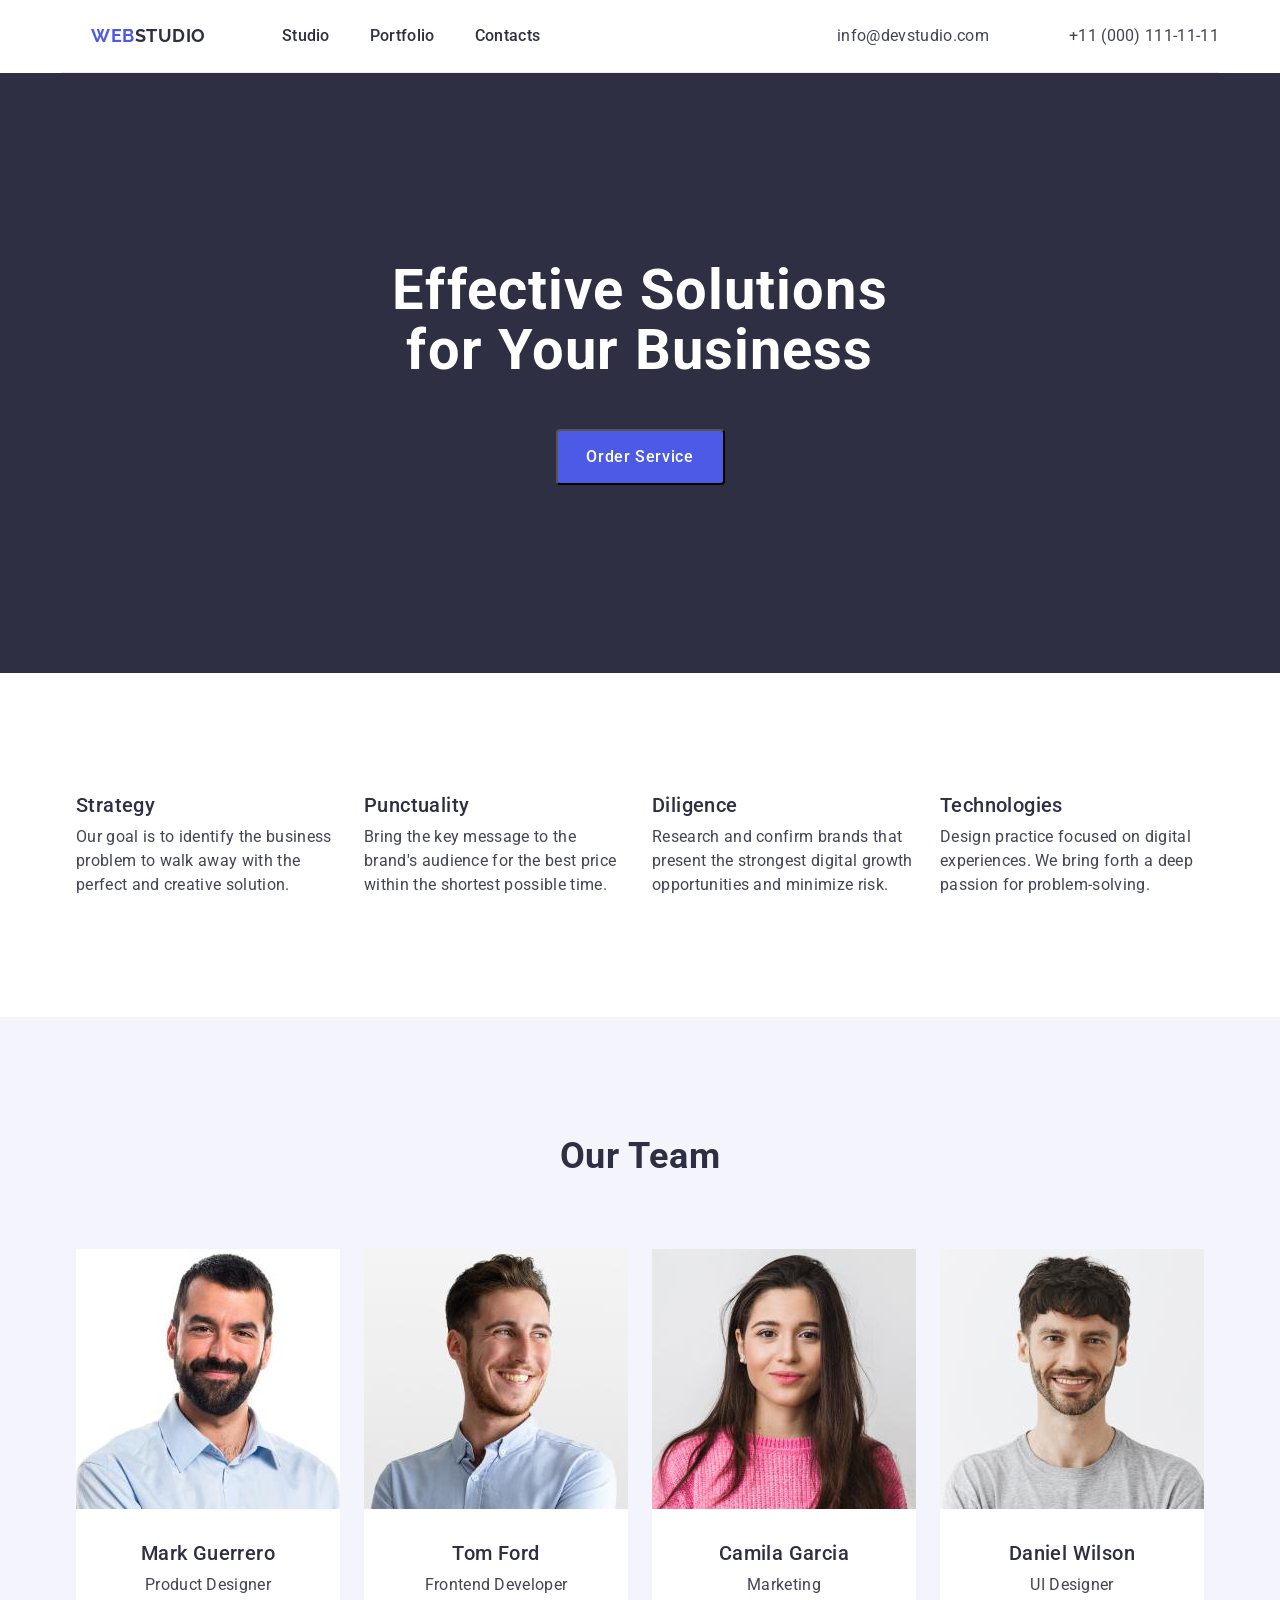
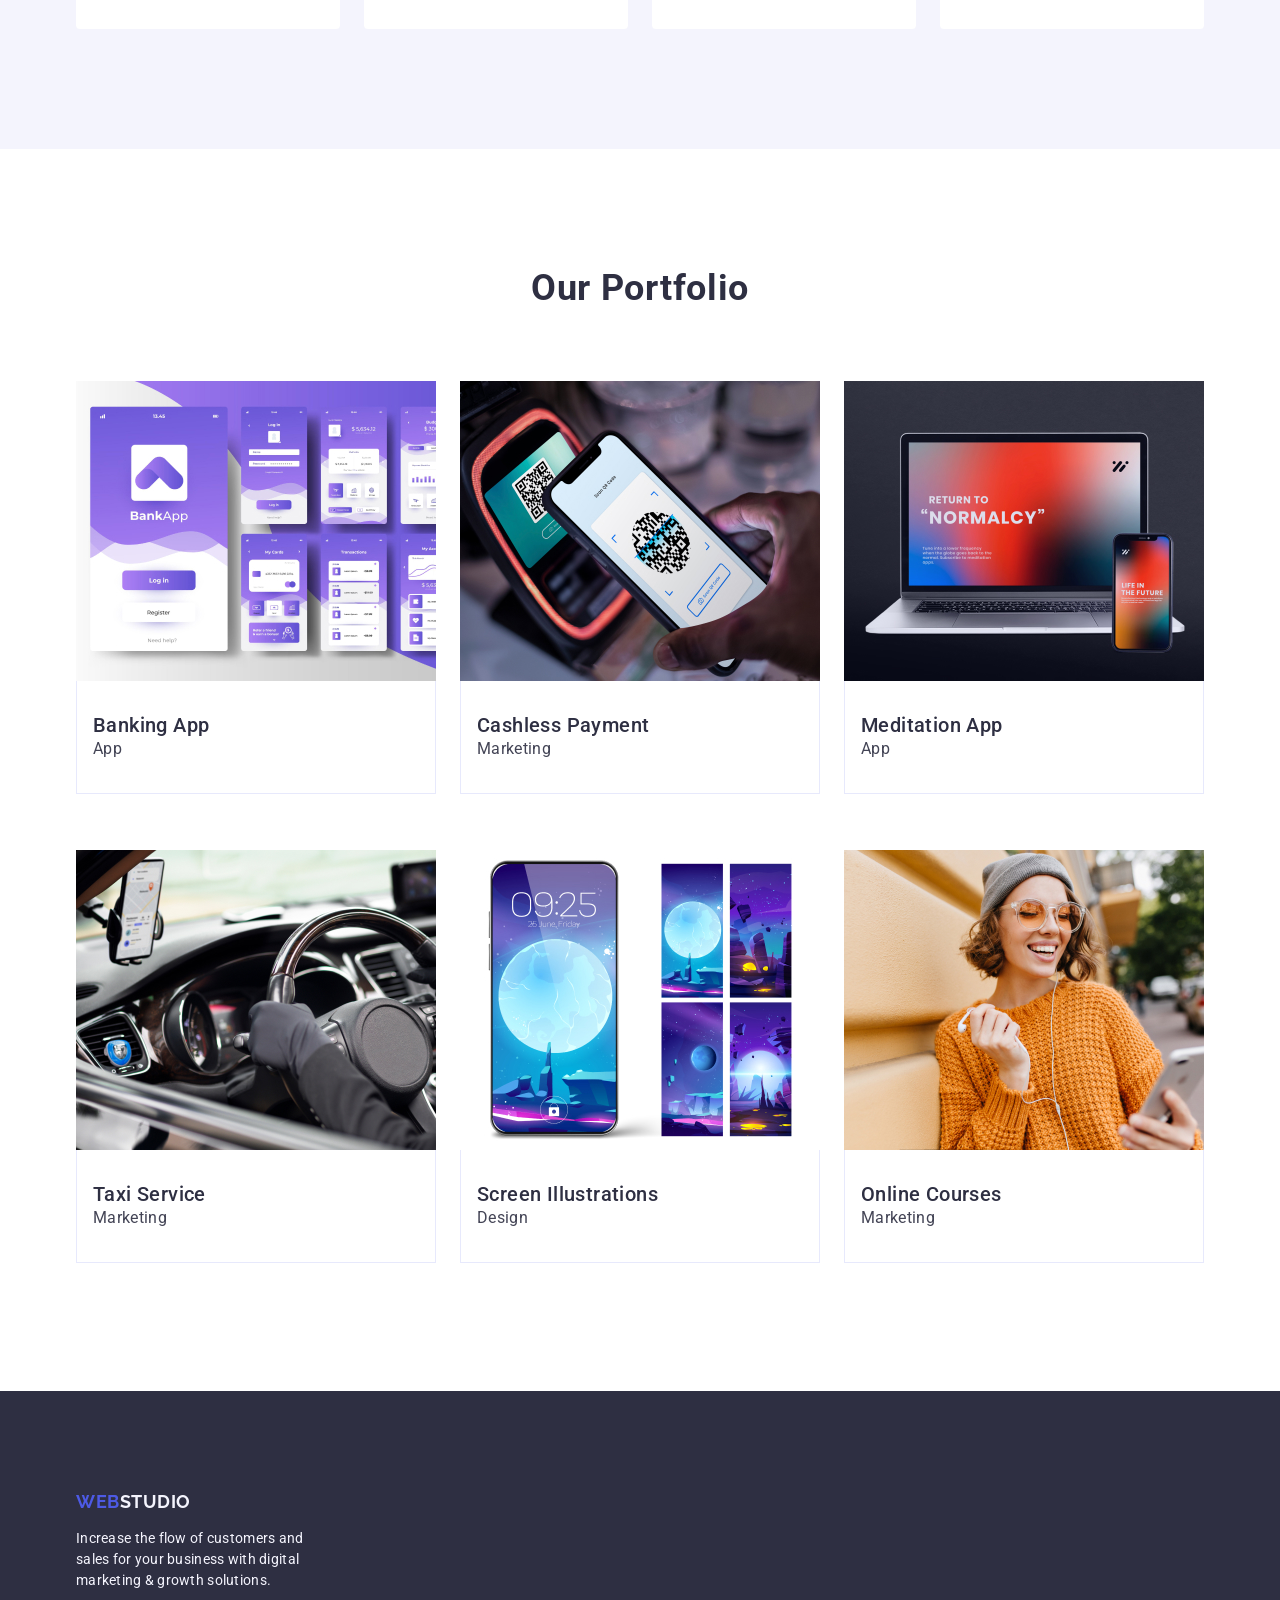
==== index.html @ 3b9a2153 "10112216" ====
<!DOCTYPE html>
<html lang="en">

<head>
  <meta charset="UTF-8" />
  <meta name="viewport" content="width=device-width, initial-scale=1.0" />
  <title>Webstudio</title>
  <link rel="stylesheet" href="https://cdnjs.cloudflare.com/ajax/libs/modern-normalize/3.0.1/modern-normalize.min.css"
    integrity="sha512-q6WgHqiHlKyOqslT/lgBgodhd03Wp4BEqKeW6nNtlOY4quzyG3VoQKFrieaCeSnuVseNKRGpGeDU3qPmabCANg=="
    crossorigin="anonymous" referrerpolicy="no-referrer" />
  <link rel="preconnect" href="https://fonts.googleapis.com" />
  <link rel="preconnect" href="https://fonts.gstatic.com" crossorigin />
  <link href="https://fonts.googleapis.com/css2?family=Raleway:wght@700&family=Roboto:wght@400;500;700&display=swap"
    rel="stylesheet" />
  <link rel="stylesheet" href="./css/styles.css" />
</head>

<body>
                          <!--Logo + menu-->
  <header class="header-page container">
    <div class="nav-block container">
      <nav class="nav">
        <a class="logo logo-header" href="./index.html">Web<span class="logo-text">Studio</span></a>
        <ul class="nav-menu">
          <li class="menu-link">
            <a class="nav-link nav-item" href="./index.html">Studio</a>
          </li>
          <li class="menu-item">
            <a class="nav-link nav-item" href="">Portfolio</a>
          </li>
          <li class="menu-item">
            <a class="nav-link nav-item" href="">Contacts</a>
          </li>
        </ul>
    </nav>
    <address class="contacts">
      <ul class="contacts-list">
        <li class="e-mail">
          <a class="contacts-link" href="mailto:info@devstudio.com">info@devstudio.com</a>
        </li>
        <li class="tel">
          <a class="contacts-link" href="tel:+11(000)111-11-11">+11 (000) 111-11-11</a>
        </li>
      </ul>
    </address>
      </div>
  </header>
  <main class="main">
    <h2 class="visually-hidden">Webstudio</h2>
<!-- hero section -->
    <section id="hero" class="hero">
      <div class="hero-block container">
          <h1 class="hero-title">Effective Solutions for Your Business</h1>
          <button class="btn-business" type="button">Order Service</button>
      </div>
    </section>
                            <!-- company -->
    <section id="company" class="company">
      <div class="company-block container">
        <h2 class="visually-hidden">Benefits</h2>
          <ul class="about-company">
            <li class="about-block">
              <h3 class="target-company">Strategy</h3>
              <p class="text">
            Our goal is to identify the business problem to walk away with the
            perfect and creative solution.
              </p>
            </li>
            <li class="about-block">
              <h3 class="target-company">Punctuality</h3>
              <p class="text">
            Bring the key message to the brand's audience for the best price
            within the shortest possible time.
              </p>
            </li>
            <li class="about-block">
              <h3 class="target-company">Diligence</h3>
              <p class="text">
            Research and confirm brands that present the strongest digital
            growth opportunities and minimize risk.
              </p>
            </li>
            <li class="about-block">
              <h3 class="target-company">Technologies</h3>
              <p class="text">
            Design practice focused on digital experiences. We bring forth a
            deep passion for problem-solving.
              </p>
            </li>
          </ul>
      </div>
    </section>
                               <!-- our team -->
    <section id="block-team" class="block-team">
      <div class="container container-team">
        <h2 class="title-team">Our Team</h2>
        <ul class="team-list">
          <li class="our-team">
            <img class="img-team" src="./images/MarkGuerrero.jpg" height="260" width="264" alt="Mark Guerrero" />
            <div class="text-team">
              <h3 class="representative">Mark Guerrero</h3>
              <p class="text-card">Product Designer</p>
          </div>
          </li>
          <li class="our-team">
            <img class="img-team" src="./images/TomFord.jpg" height="260" width="264" alt="Tom Ford" />
            <div class="text-team">
              <h3 class="representative">Tom Ford</h3>
              <p class="text-card">Frontend Developer</p>
            </div>  
          </li>
          <li class="our-team">
            <img class="img-team" src="./images/CamilaGarcia.jpg" height="260" width="264" alt="Camila Garcia" />
            <div class="text-team">
              <h3 class="representative">Camila Garcia</h3>
              <p class="text-card">Marketing</p>
            </div>
          </li>
          <li class="our-team">
            <img class="img-team" src="./images/DanielWilson.jpg" height="260" width="264" alt="Daniel Wilson" />
            <div class="text-team">
              <h3 class="representative">Daniel Wilson</h3>
              <p class="text-card">UI Designer</p>
          </div>
          </li>
        </ul>
      </div>  
    </section>
                          <!--our portfolio-->
    <section id="portfolio-team" class="portfolio-team">
      <div class="container">
        <h2 class="portfolio">Our Portfolio</h2>
          <ul class="card-portfolio">
            <li class="our-portfolio">
              <img class="img-portfolio" src="./images/BankingApp.jpg" width="360" alt="BankingApp" />
              <div class="card-team">
                <h3 class="portfolio-name">Banking App</h3>
                <p class="text-portfolio">App</p>
              </div>
            </li>
            <li class="our-portfolio">
              <img class="img-portfolio" src="./images/CashlessPayment.jpg" width="360" alt="Cashless Payment" />
              <div class="card-team">
                <h3 class="portfolio-name">Cashless Payment</h3>
                <p class="text-portfolio">Marketing</p>
              </div>
            </li>
            <li class="our-portfolio">
              <img class="img-portfolio" src="./images/MeditationApp.jpg" width="360" alt="Meditation App" />
              <div class="card-team">
                <h3 class="portfolio-name">Meditation App</h3>
                <p class="text-portfolio">App</p>
              </div>  
            </li>
            <li class="our-portfolio">
              <img class="img-portfolio" src="./images/TaxiService.jpg" width="360" alt="Taxi Service" />
              <div class="card-team">
                <h3 class="portfolio-name">Taxi Service</h3>
                <p class="text-portfolio">Marketing</p>
              </div>
            </li>
            <li class="our-portfolio">
              <img class="img-portfolio" src="./images/ScreenIllustrations.jpg" width="360" alt="Screen Illustrations" />
              <div class="card-team">
                <h3 class="portfolio-name">Screen Illustrations</h3>
                <p class="text-portfolio">Design</p>
              </div>
            </li>
            <li class="our-portfolio">
              <img class="img-portfolio" src="./images/OnlineCourses.jpg" width="360" alt="Online Courses" />
              <div class="card-team">
                <h3 class="portfolio-name">Online Courses</h3>
                <p class="text-portfolio">Marketing</p>
              </div>
            </li>
          </ul>
      </div>
    </section>
  </main>
  <!--footer menu-->

  <footer class="footer">
    <div class="container footer-block">
      <a class="logo footer-logo" href="#">Web<span class="logo-text">Studio</span></a>
      <p class="text-footer">
      Increase the flow of customers and sales for your business with
      digital marketing & growth solutions.
      </p>
    </div>
  </footer>
</body>

</html>
---- css/styles.css ----
body {
    font-family: "Raleway", sans-serif;
    font-family: "Roboto", sans-serif;
    color: #434455;
    background-color: #ffffff;
    font-size: 14px;
    display: block;
}

* {
    margin: 0;
    padding: 0;
}

ul,
li,
ol {
    list-style-type: none;
    cursor: pointer;
}

a {
    text-decoration: none;
    cursor: pointer;
}

h1, 
h2, 
h3, 
h4, 
h5, 
h6, 
p {
    margin: 0;
}

ul, ol {
    margin: 0;
    padding: 0;
}


.visually-hidden {
    position: absolute;
    width: 1px;
    height: 1px;
    margin: -1px;
    border: 0;
    padding: 0;
    white-space: nowrap;
    clip-path: inset(100%);
    clip: rect(0 0 0 0);
    overflow: hidden;
}

a {
    text-decoration: none;
}

nav,
li,
ol,
a,
button {
    cursor: pointer;
    display: inline-block;
}

.container {
    width: 1158px;
    margin: 0 auto;
    padding: 0 15px;
}

.header-page {
    border-bottom: 1px solid #e7e9fc;
}

.nav-block {
    display: flex;
    align-items: center;
}

.nav {
    display: flex;
    align-items: center;
}

.logo {
    font-family: "Raleway", sans-serif;
    font-weight: 700;
    font-size: 18px;
    line-height: 1.17;
    letter-spacing: 0.03em;
    text-transform: uppercase;
    color: #4d5ae5;
    margin-right: 76px;
}

.logo-header {
    padding: 24px 0;
    margin-right: 76px;    
}

.logo-header .logo-text {
    color: #2e2f42;
}

.footer-logo .logo-text {
    color: #f4f4fd;
}

.nav-menu {
    display: flex;
    text-align: center;
    gap: 40px;
}

.nav-link {
    display: block;
    padding: 24px 0;
    font-weight: 500;
    font-size: 16px;
    line-height: 1.5;
    letter-spacing: 0.02em;
    color: #2e2f42;
}

.nav-link:hover,
.nav-link:focus {
    color: #404bbf;
}

.contacts {
    font-style: normal;
    margin-left: auto;   
}
.contacts-list {
    display: flex;
    text-align: center;
    gap: 40px;
}

.contacts-link {
    display: block;
    padding: 24px 0;    
    font-size: 16px;
    line-height: 1.5;
    letter-spacing: 0.02em;
    color: #434455;
}

.contacts-item {
    font-weight: 400;
    letter-spacing: 0.02em;
    margin-right: 40px;
}

.nav-item {
    font-weight: 500;
    font-size: 16px;
    line-height: 1.5;
    letter-spacing: 0.02em;
    color: #2e2f42;
    padding: 24px 0;
}

.contacts {
    font-style: normal;
}

.e-mail {
    margin-right: 40px;
}


.contacts-link:hover,
.contacts-link:focus {
    color: #404bbf;
}

                                /* hero section */

.hero {
    background-color: #2e2f42;
}

.hero-block {
    padding: 188px 0;
    margin: 0 auto;
}

.hero-title {
    font-size: 56px;
    line-height: 1.07;
    text-align: center;
    letter-spacing: 0.02em;
    color: #ffffff;
    cursor: pointer;
    max-width: 496px;
    display: flex;
    justify-content: center;
    margin: 0 auto;
    margin-bottom: 48px;
}

.btn-business {
    background-color: #4d5ae5;
    font-family: "Roboto", sans-serif;
    font-weight: 500;
    font-size: 16px;
    line-height: 1.5;
    letter-spacing: 0.04em;
    color: #ffffff;
    display: block;
    min-width: 169px;
    height: 56px;
    bottom: none;
    border-radius: 4px; 
    cursor: pointer;
    margin: 0 auto;
}

/* .btn-business:active, */
.btn-business:hover,
.btn-business:focus {
    background-color: #404BBF;
}

                                /* company */

.company {
    padding: 120px 0;
}

.about-company{
    display: flex;
    gap: 24px;
}

.about-block {
    letter-spacing: 0.02em;
    line-height: 1.24;
    width: calc((100% - 72px) / 4); 
}

.target-company {
    font-weight: 500;
    font-size: 20px;
    letter-spacing: 0.02em;
    color: #2e2f42;
    line-height: 1.2;
    margin-bottom: 8px;
}

.text {
    font-size: 16px;
    line-height: 1.5;
    letter-spacing: 0.02em;
    color: #434455;    
    text-align: left;
}

                                /* our team */
img {
    display: block;
    width: 100%;
    height: auto;
}

.block-team {
    background-color: #f4f4fd;
    padding: 120px 0;
}
.team-list {
    display: flex;
    gap: 24px;
}

.title-team {
    font-size: 36px;
    line-height: 1.11;
    text-align: center;
    letter-spacing: 0.02em;
    text-transform: capitalize;
    color: #2e2f42;
    margin-bottom: 72px;
}

.representative {
    font-weight: 500;
    font-size: 20px;
    line-height: 1.2;
    letter-spacing: 0.02em;
    color: #2e2f42;
}

.text-card {
    font-size: 16px;
    line-height: 1.5;
    letter-spacing: 0.02em;
    color: #434455;
    text-align: center;
}

.our-team {
    background-color: #ffffff;
    width: calc((100% - 72px) / 4); 
    border-radius: 0px 0px 4px 4px;
}

.text-team {
    padding: 32px 0;
}

.representative {
    text-align: center;
    margin-bottom: 8px;
}

                        /* our portfolio */

.portfolio-team {
    padding: 120px 0;
}

.portfolio {
    font-size: 36px;
    line-height: 1.11;
    text-align: center;
    letter-spacing: 0.02em;
    text-transform: capitalize;
    color: #2e2f42;
    margin-bottom: 72px;
}
.card-portfolio {
    display: flex;
    flex-wrap: wrap;
    column-gap: 24px;
    row-gap: 48px;
}

.our-portfolio {
    width: calc((100% - 48px) / 3);

}

.card-team {
    padding: 32px 16px;
    border: 1px solid #e7e9fc;
    border-top: none;
    margin-bottom: 8px; 
}

.portfolio-name {
    font-weight: 500;
    font-size: 20px;
    line-height: 1.2;
    letter-spacing: 0.02em;
    color: #2e2f42;
}

.text-portfolio {
    font-size: 16px;
    line-height: 1.5;
    letter-spacing: 0.02em;
    color: #434455;

}

/* --footer menu-- */

.footer {
    background-color: #2e2f42;
    padding: 100px 0;
}

.footer-logo {
    font-family: "Raleway", sans-serif;
    font-weight: 700;
    font-size: 18px;
    letter-spacing: 0.03em;
    text-transform: uppercase;
    line-height: 1.17;
    color: #4d5ae5;
    display: inline-block;
    margin-bottom: 16px;
}

.text-footer {
    max-width: 264px;
    line-height: 1.5;
    color: #f4f4fd;
    letter-spacing: 0.02em;
    min-width: 264px;
}
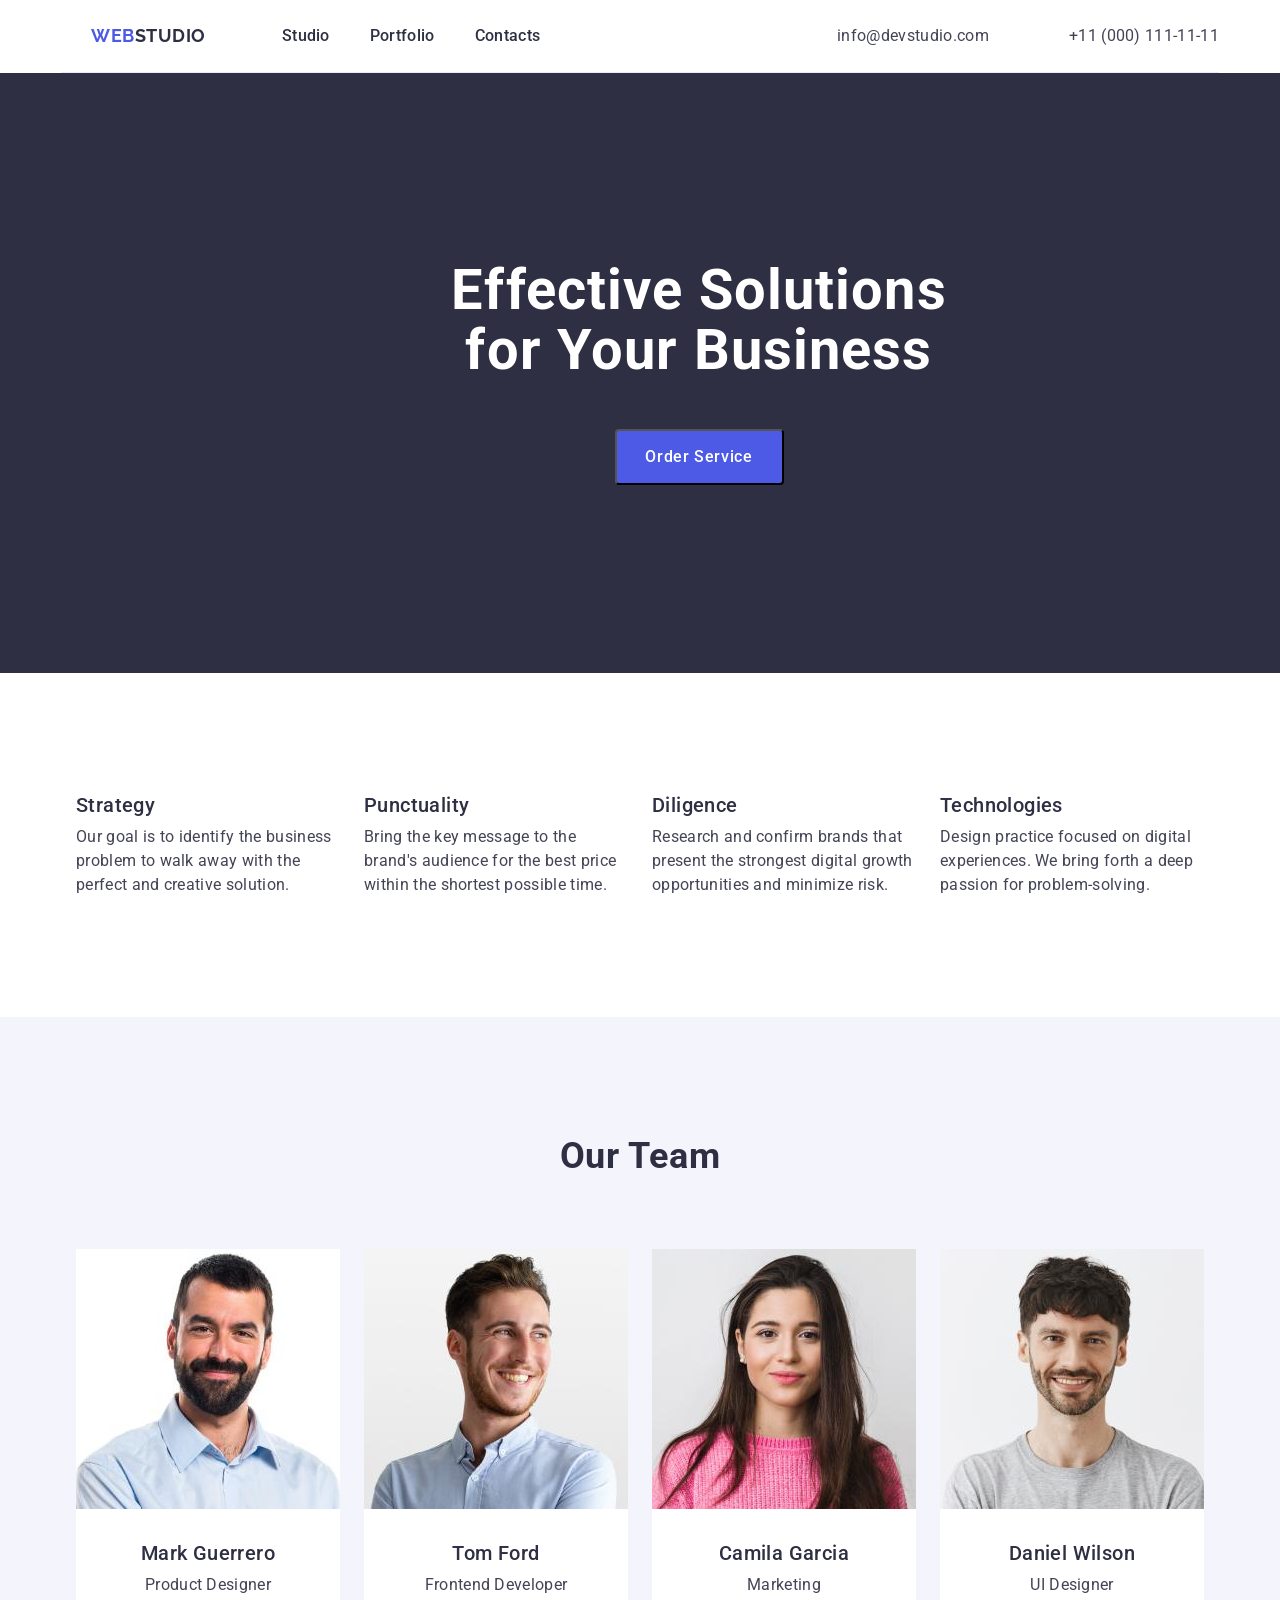
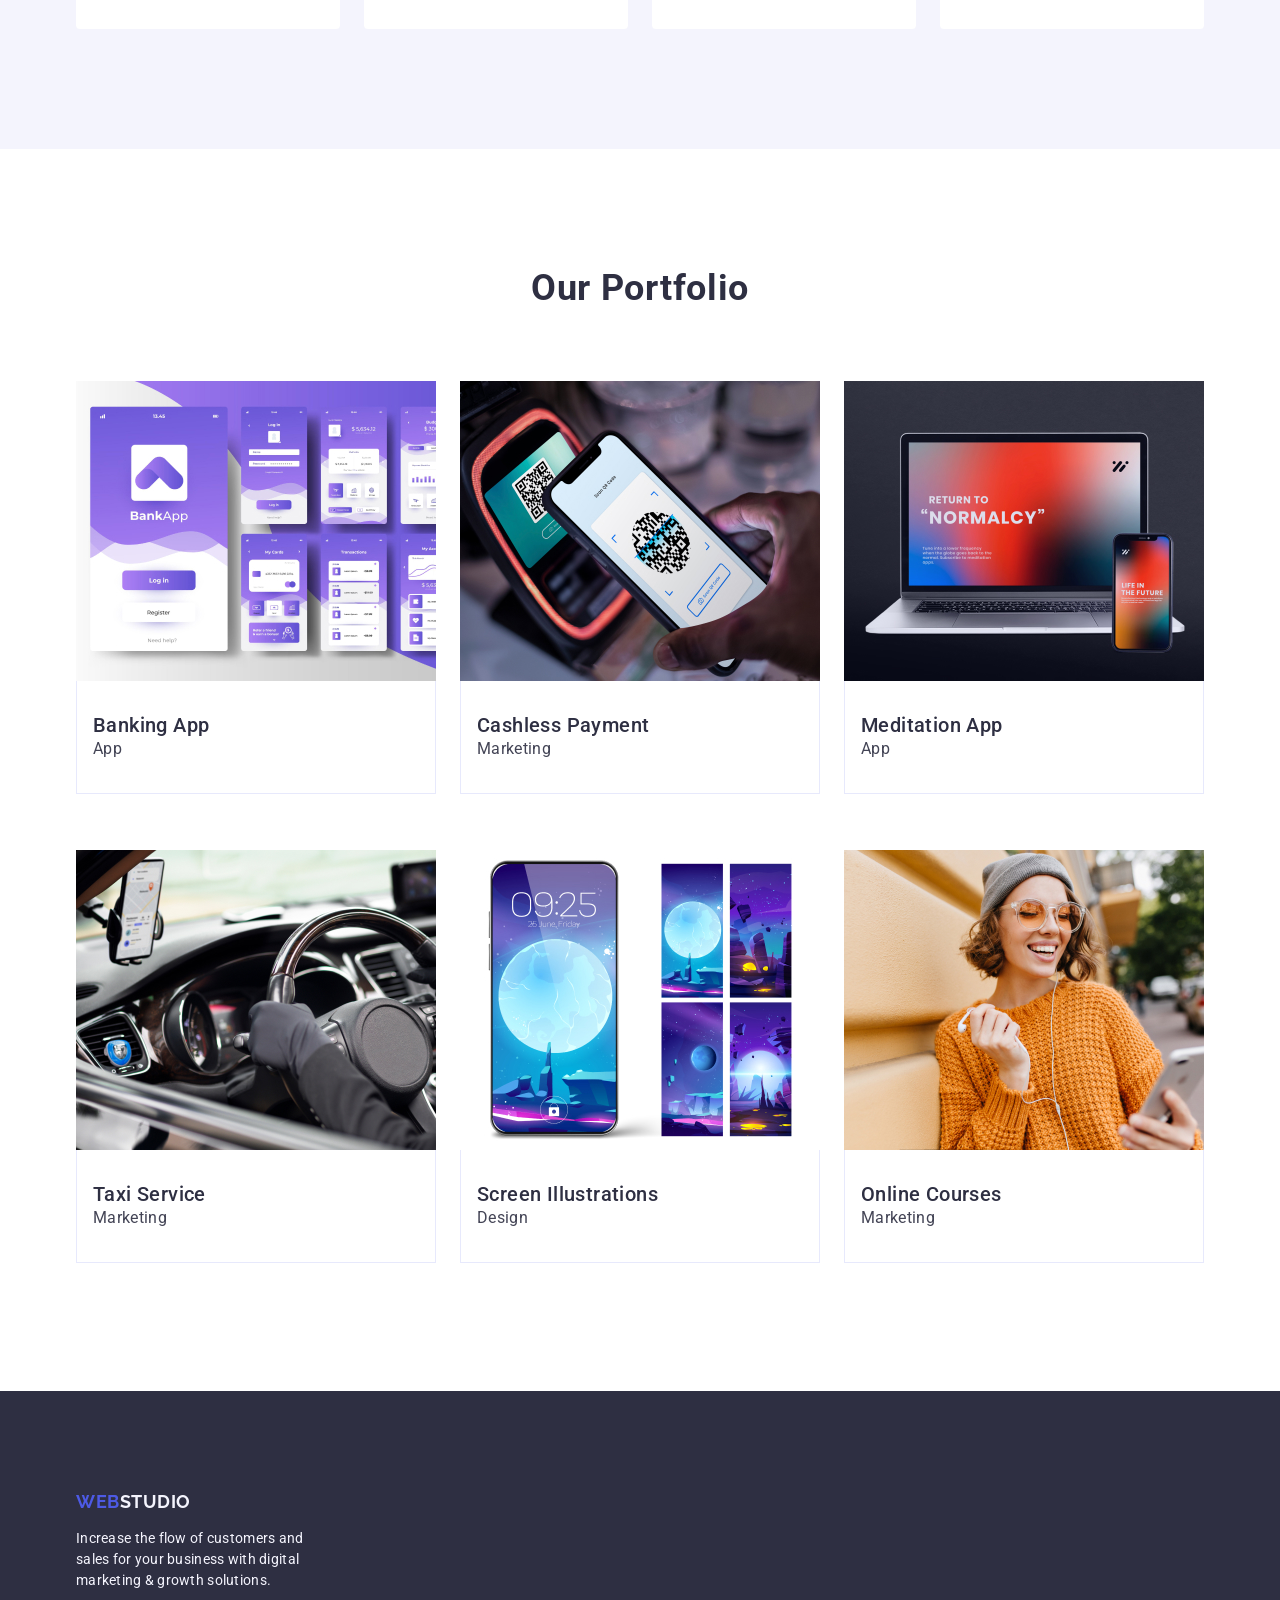
==== commit 1a3e7521: "10112224" ====
--- a/index.html
+++ b/index.html
@@ -48,7 +48,7 @@
   <main class="main">
     <h2 class="visually-hidden">Webstudio</h2>
 <!-- hero section -->
-    <section id="hero" class="hero">
+    <section id="hero" class="hero section">
       <div class="hero-block container">
           <h1 class="hero-title">Effective Solutions for Your Business</h1>
           <button class="btn-business" type="button">Order Service</button>
@@ -91,7 +91,7 @@
       </div>
     </section>
                                <!-- our team -->
-    <section id="block-team" class="block-team">
+    <section id="block-team" class="block-team section">
       <div class="container container-team">
         <h2 class="title-team">Our Team</h2>
         <ul class="team-list">
@@ -127,7 +127,7 @@
       </div>  
     </section>
                           <!--our portfolio-->
-    <section id="portfolio-team" class="portfolio-team">
+    <section id="portfolio-team" class="portfolio-team section">
       <div class="container">
         <h2 class="portfolio">Our Portfolio</h2>
           <ul class="card-portfolio">
--- a/css/styles.css
+++ b/css/styles.css
@@ -181,6 +181,10 @@
 
                                 /* hero section */
 
+.section{
+    padding: 0 120px;
+}                                
+
 .hero {
     background-color: #2e2f42;
 }
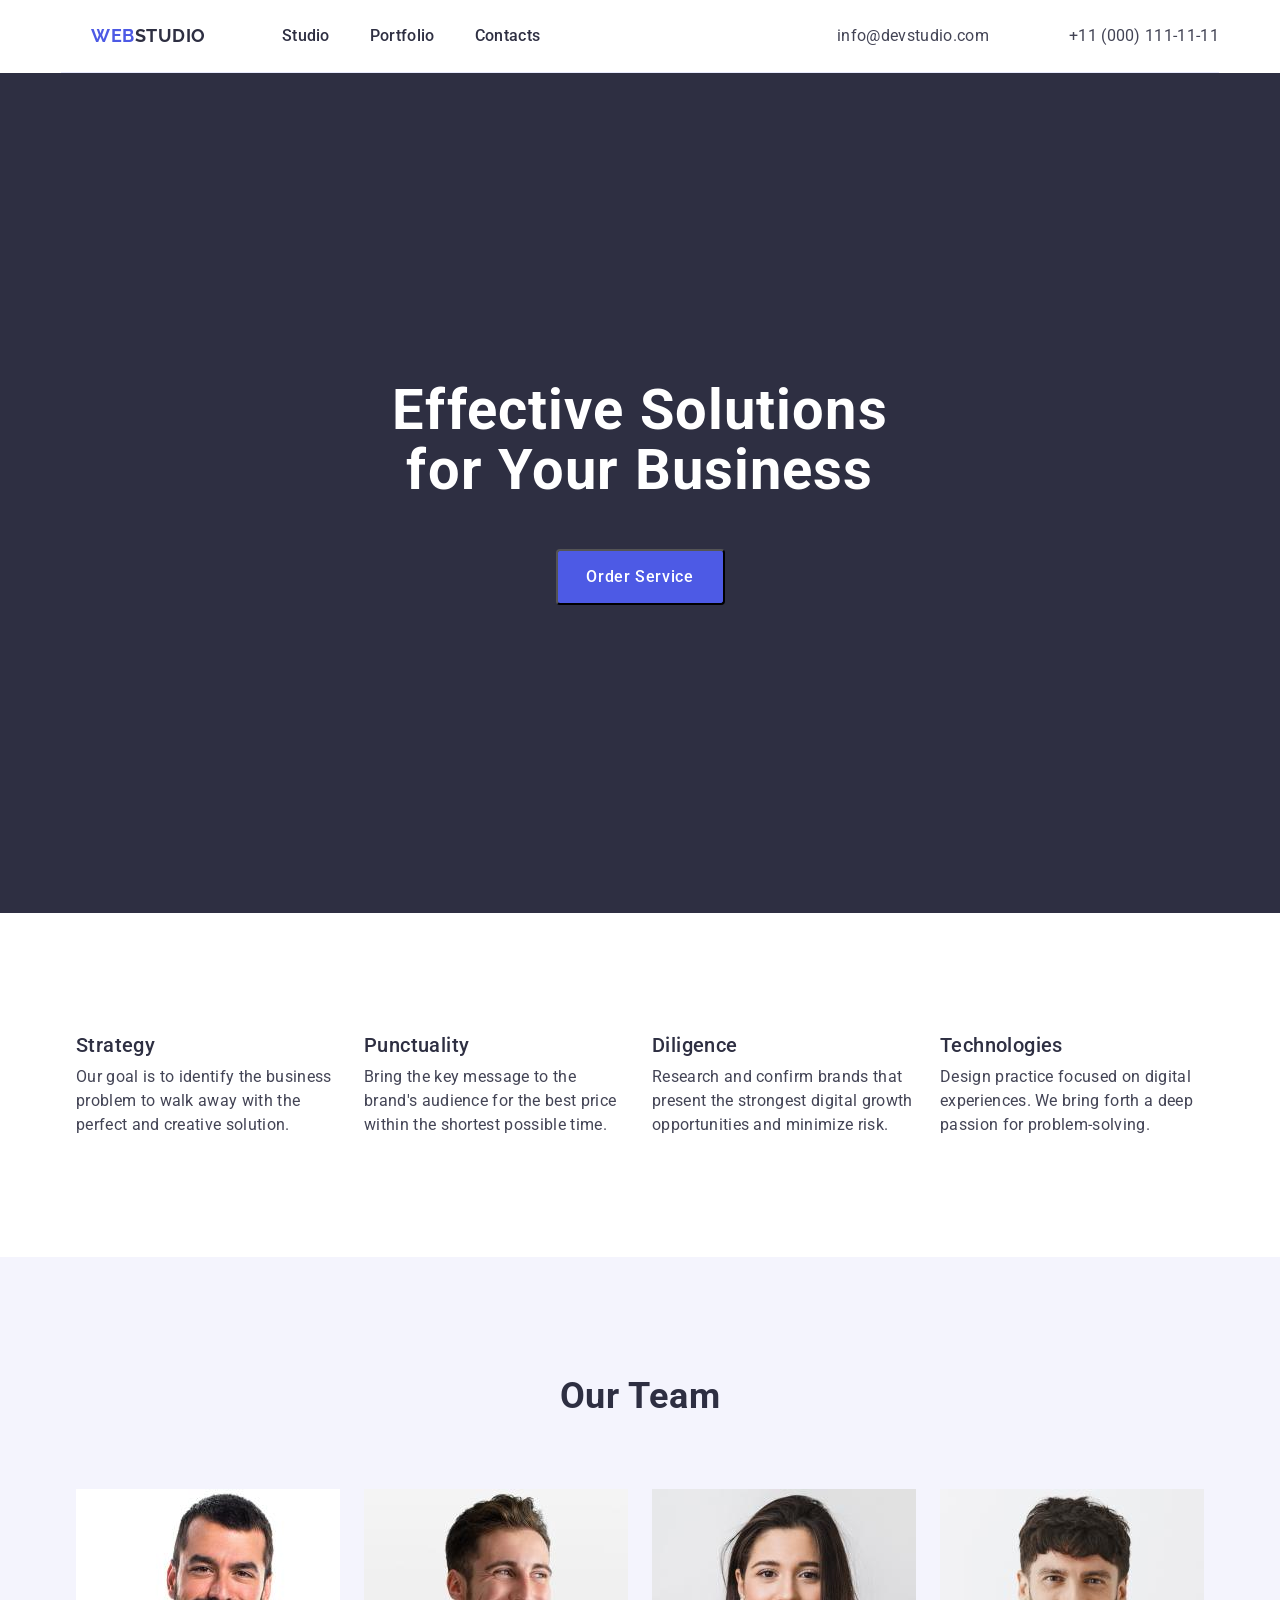
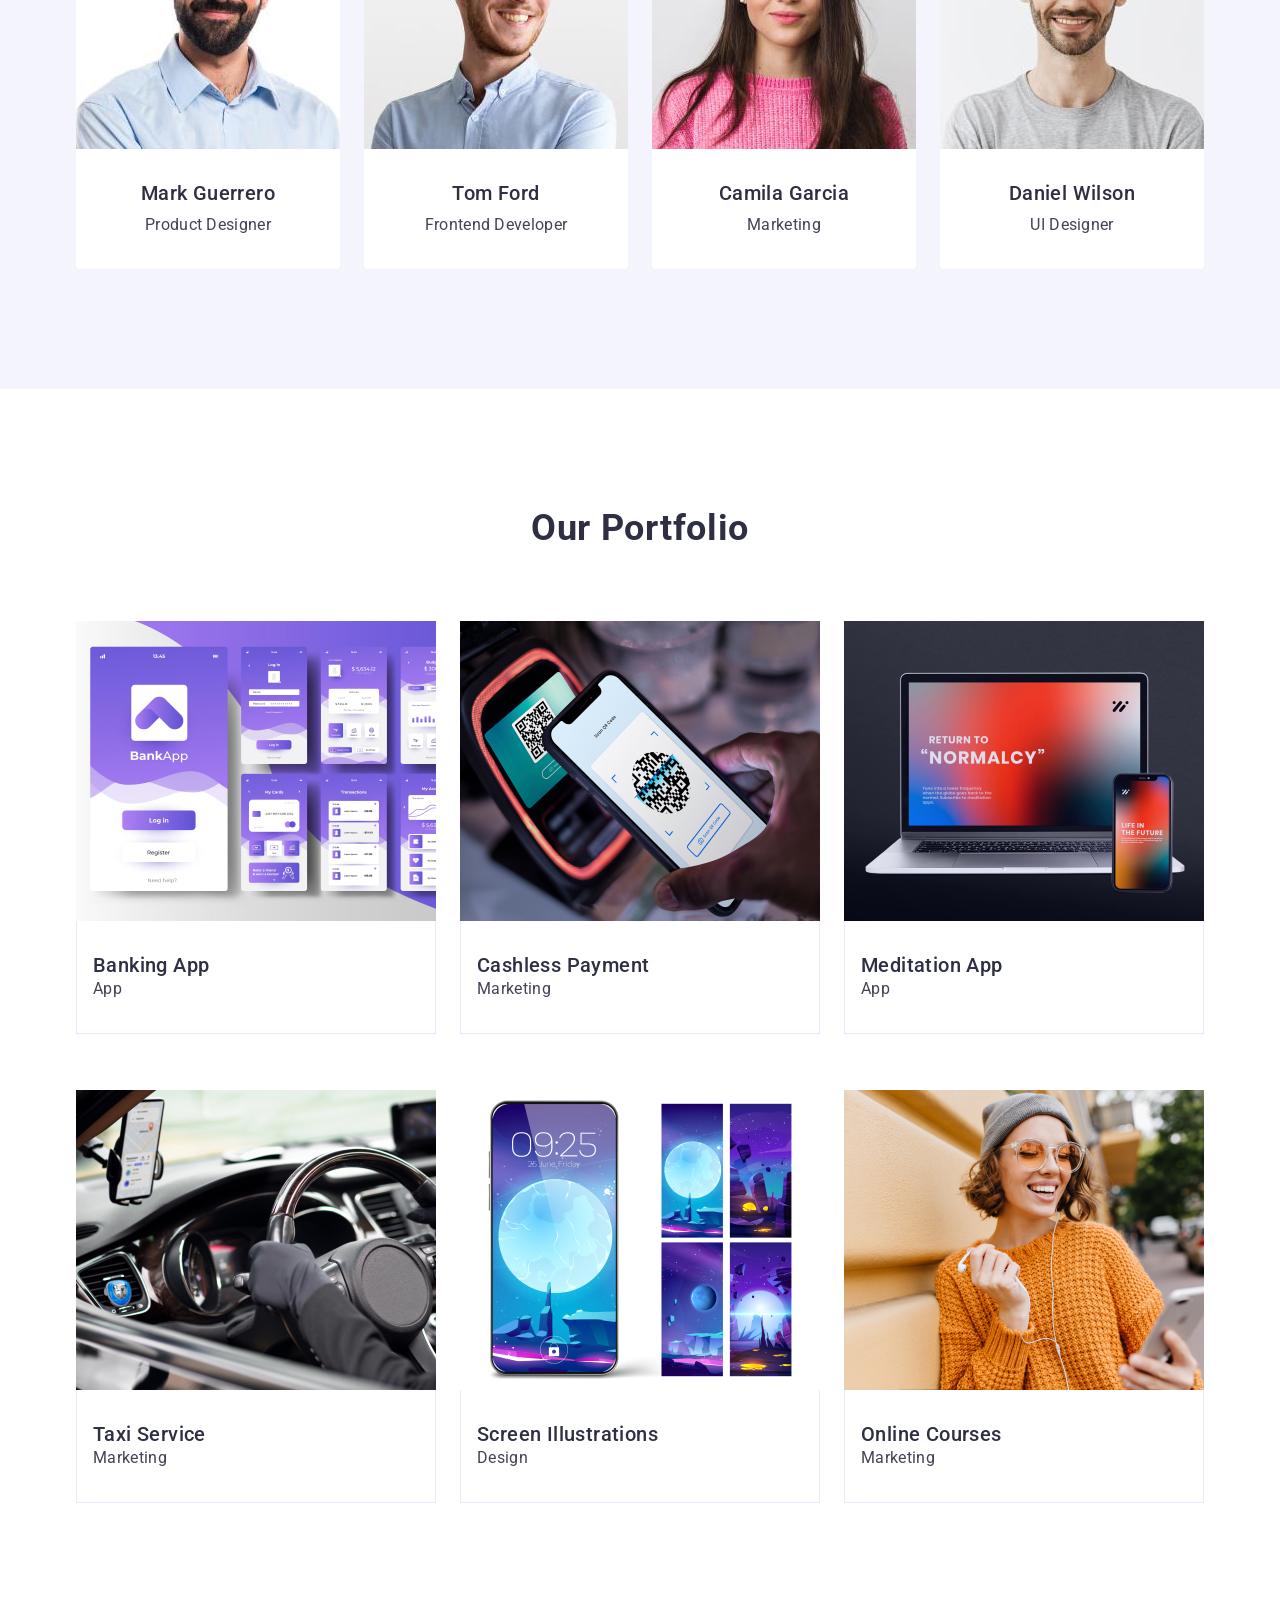
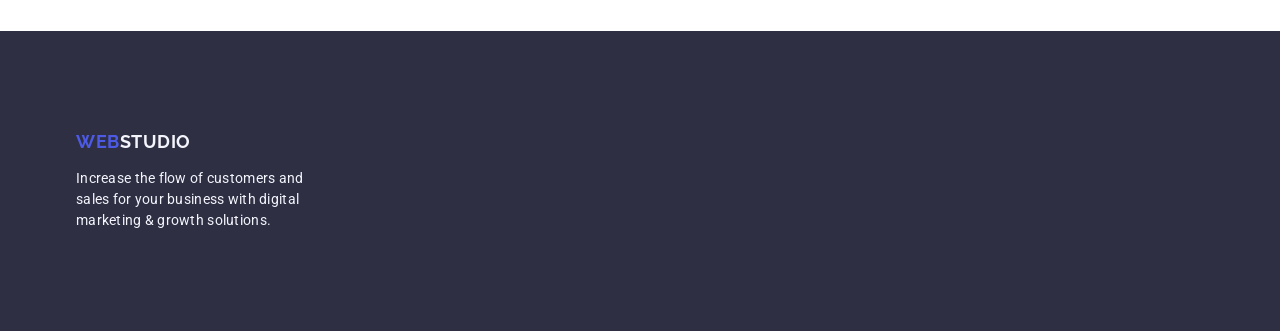
==== commit 5271b2bd: "10112244" ====
--- a/index.html
+++ b/index.html
@@ -45,10 +45,10 @@
     </address>
       </div>
   </header>
-  <main class="main">
-    <h2 class="visually-hidden">Webstudio</h2>
+  <main>
+
 <!-- hero section -->
-    <section id="hero" class="hero section">
+    <section id="hero" class="hero section" style="background: #2e2f42;">
       <div class="hero-block container">
           <h1 class="hero-title">Effective Solutions for Your Business</h1>
           <button class="btn-business" type="button">Order Service</button>
--- a/css/styles.css
+++ b/css/styles.css
@@ -182,7 +182,7 @@
                                 /* hero section */
 
 .section{
-    padding: 0 120px;
+    padding: 120px 0;
 }                                
 
 .hero {
@@ -268,8 +268,8 @@
                                 /* our team */
 img {
     display: block;
-    width: 100%;
-    height: auto;
+    /* width: 100%;
+    height: auto; */
 }
 
 .block-team {
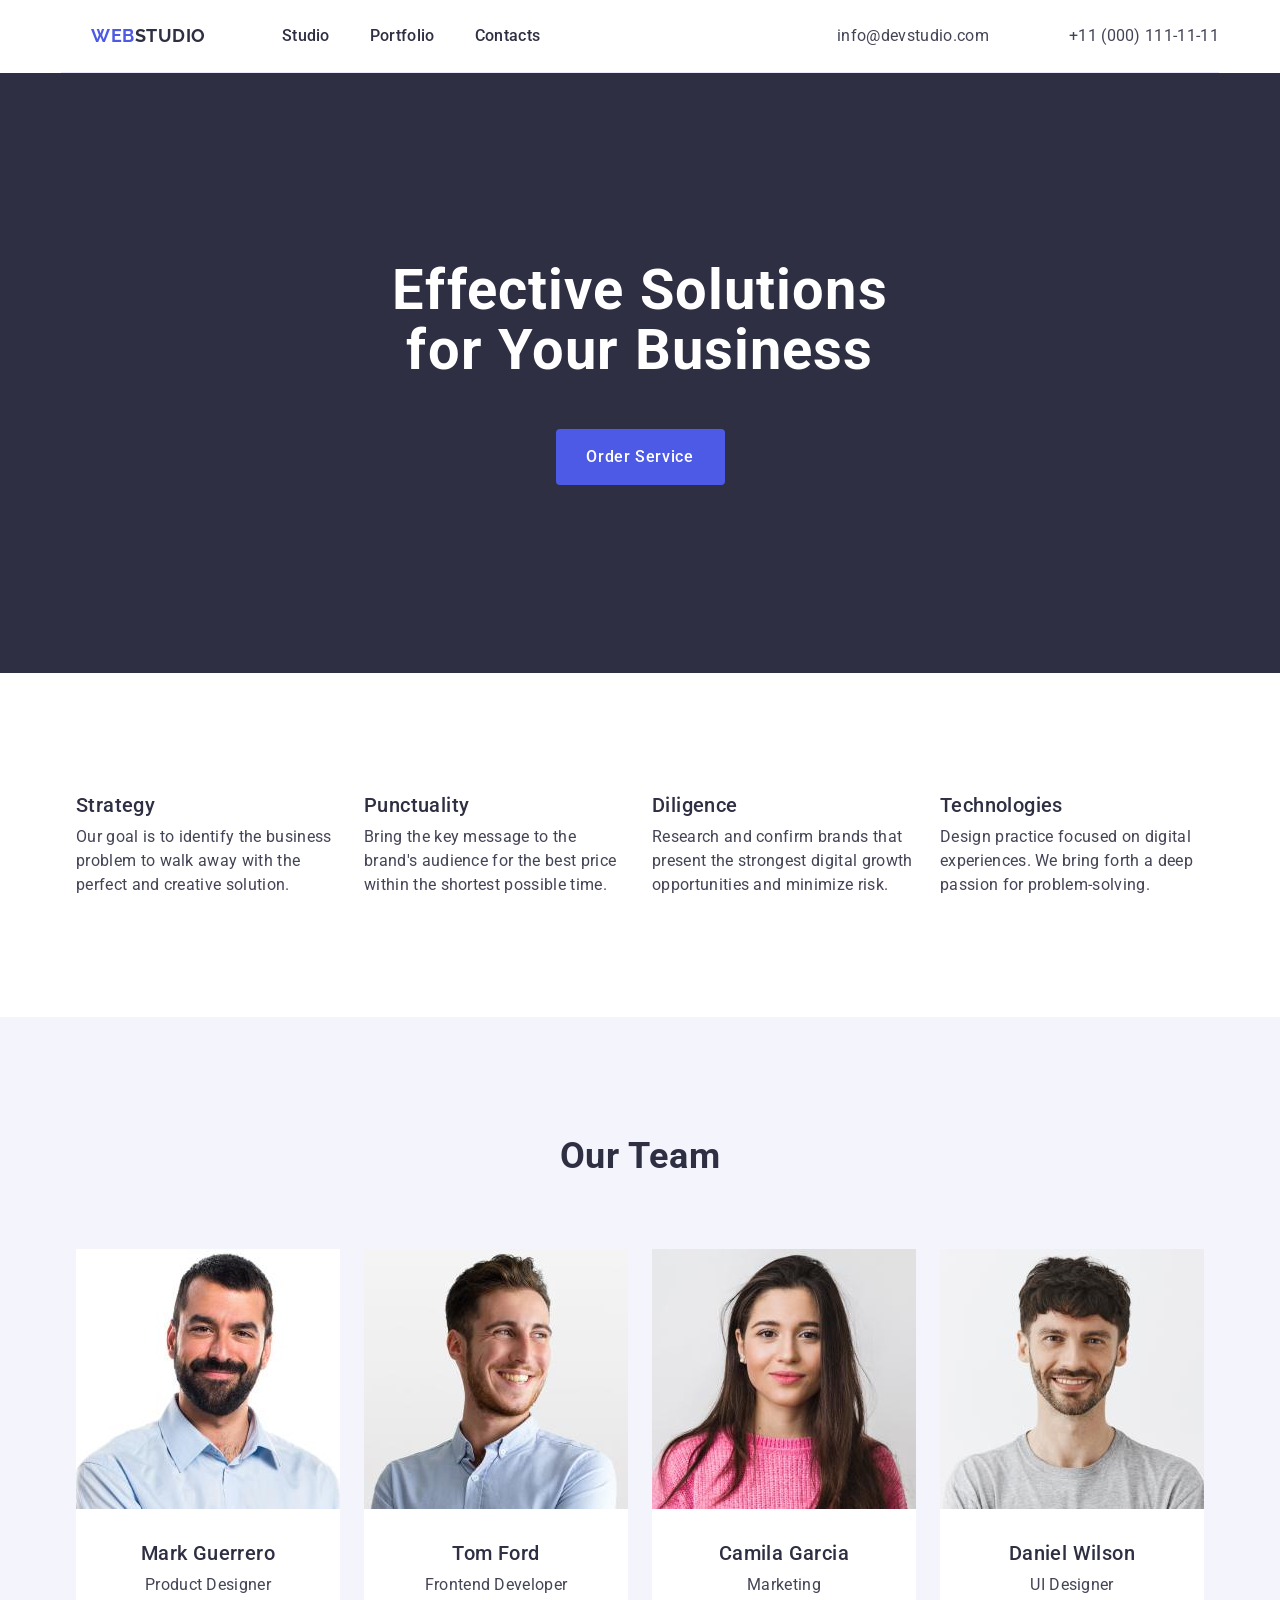
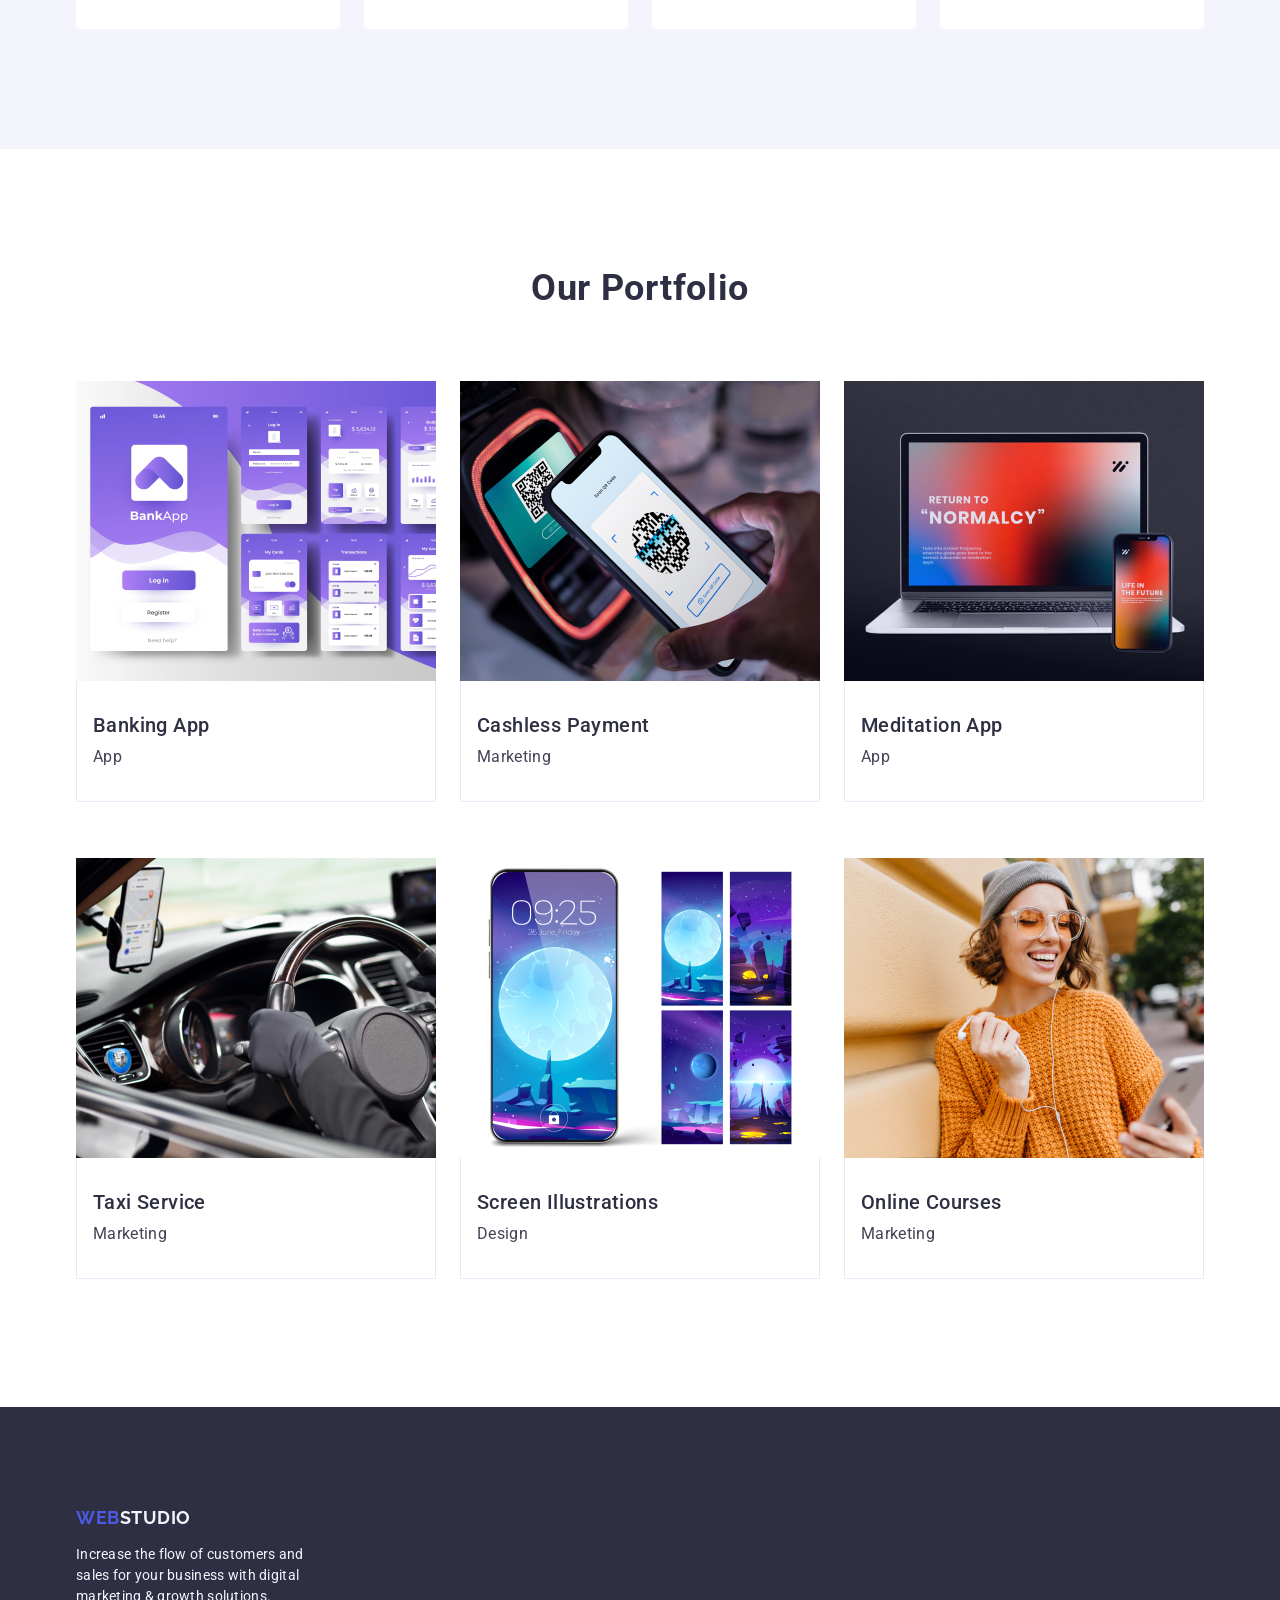
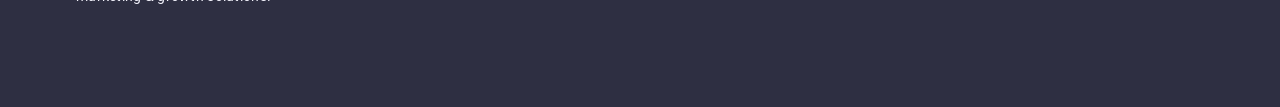
==== commit ade6c3d2: "10112024" ====
--- a/index.html
+++ b/index.html
@@ -23,13 +23,13 @@
         <a class="logo logo-header" href="./index.html">Web<span class="logo-text">Studio</span></a>
         <ul class="nav-menu">
           <li class="menu-link">
-            <a class="nav-link nav-item" href="./index.html">Studio</a>
+            <a class="nav-link" href="./index.html">Studio</a>
           </li>
           <li class="menu-item">
-            <a class="nav-link nav-item" href="">Portfolio</a>
+            <a class="nav-link" href="">Portfolio</a>
           </li>
           <li class="menu-item">
-            <a class="nav-link nav-item" href="">Contacts</a>
+            <a class="nav-link" href="">Contacts</a>
           </li>
         </ul>
     </nav>
--- a/css/styles.css
+++ b/css/styles.css
@@ -72,6 +72,14 @@
     padding: 0 15px;
 }
 
+img {
+    display: block;
+    width: 100%;
+    height: auto;
+}
+
+/* hero section */
+
 .header-page {
     border-bottom: 1px solid #e7e9fc;
 }
@@ -157,12 +165,12 @@
 }
 
 .nav-item {
-    font-weight: 500;
-    font-size: 16px;
-    line-height: 1.5;
-    letter-spacing: 0.02em;
-    color: #2e2f42;
-    padding: 24px 0;
+    /* font-weight: 500;
+    font-size: 16px;
+    line-height: 1.5;
+    letter-spacing: 0.02em;
+    color: #2e2f42;
+    padding: 24px 0; */
 }
 
 .contacts {
@@ -181,9 +189,9 @@
 
                                 /* hero section */
 
-.section{
+/* .section{
     padding: 120px 0;
-}                                
+}                                 */
 
 .hero {
     background-color: #2e2f42;
@@ -191,7 +199,6 @@
 
 .hero-block {
     padding: 188px 0;
-    margin: 0 auto;
 }
 
 .hero-title {
@@ -223,6 +230,7 @@
     border-radius: 4px; 
     cursor: pointer;
     margin: 0 auto;
+    border: none; 
 }
 
 /* .btn-business:active, */
@@ -266,12 +274,6 @@
 }
 
                                 /* our team */
-img {
-    display: block;
-    /* width: 100%;
-    height: auto; */
-}
-
 .block-team {
     background-color: #f4f4fd;
     padding: 120px 0;
@@ -362,6 +364,7 @@
     line-height: 1.2;
     letter-spacing: 0.02em;
     color: #2e2f42;
+    margin-bottom: 8px;
 }
 
 .text-portfolio {
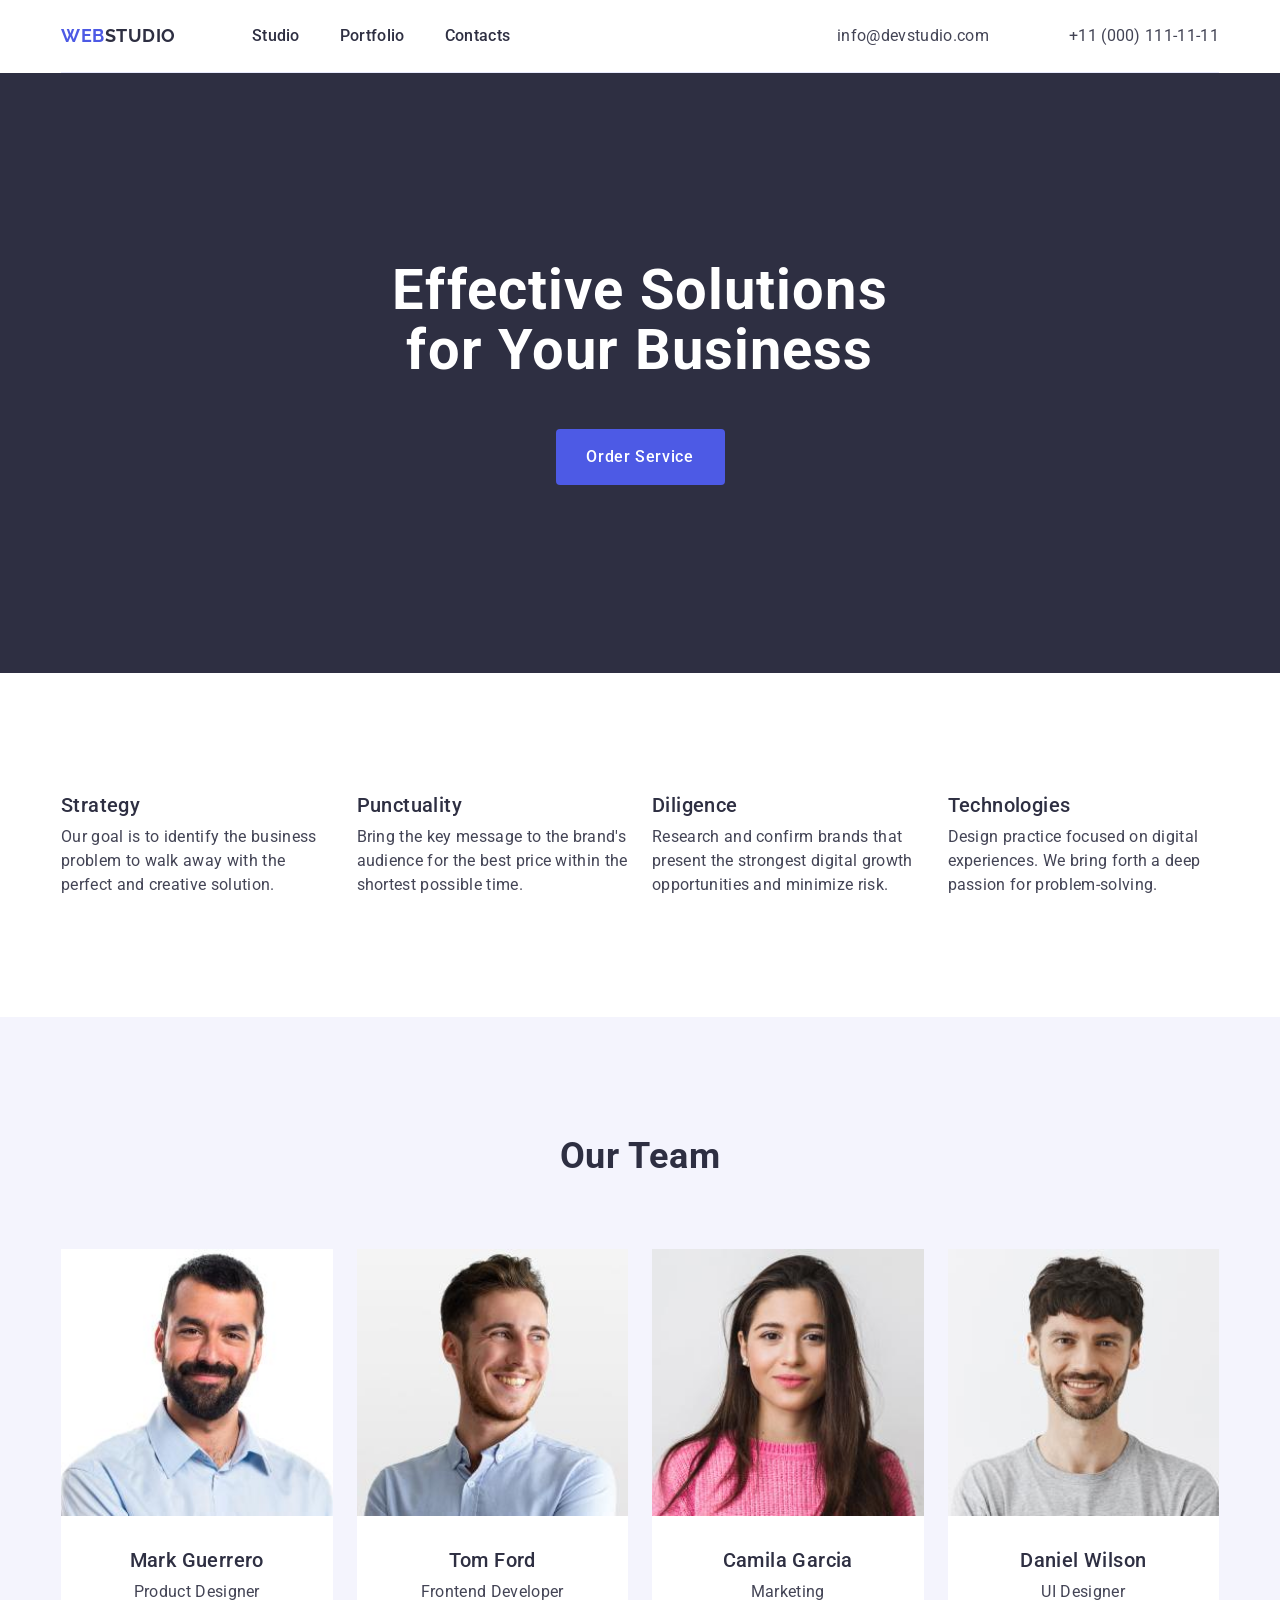
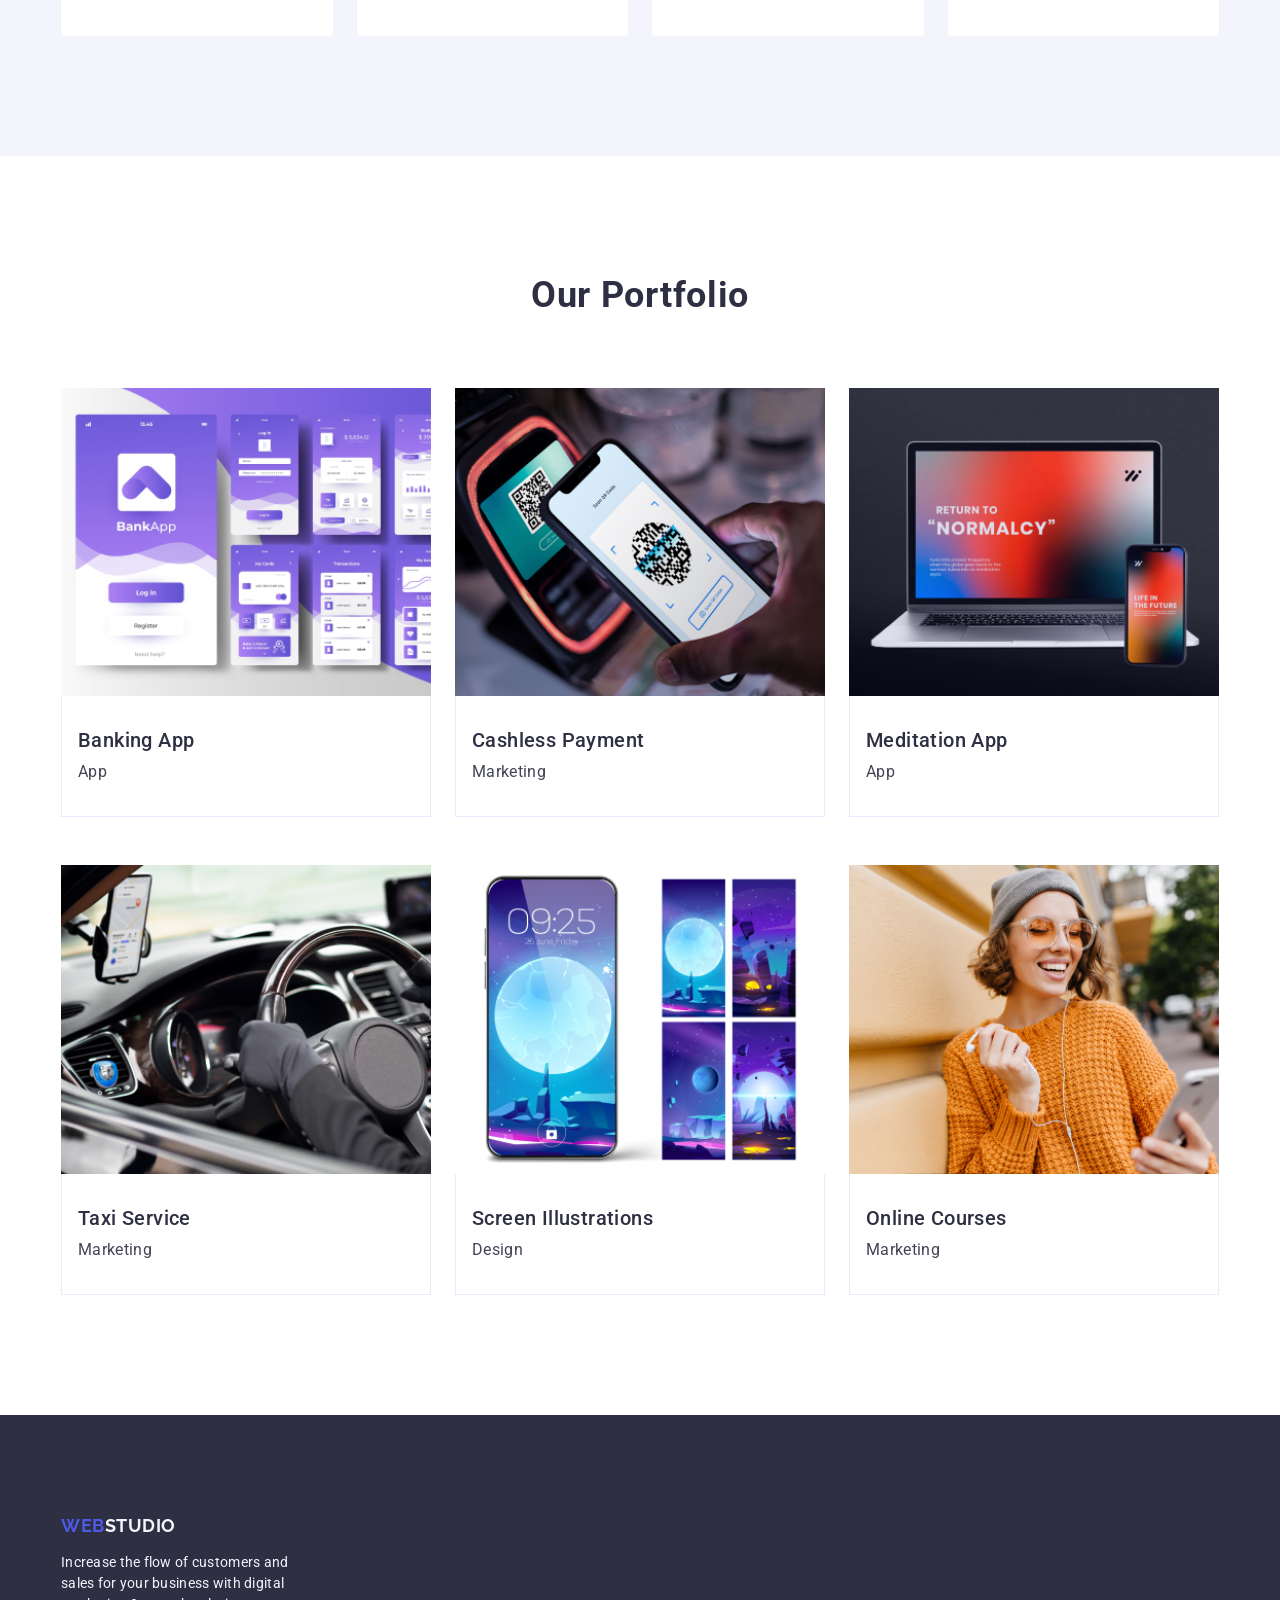
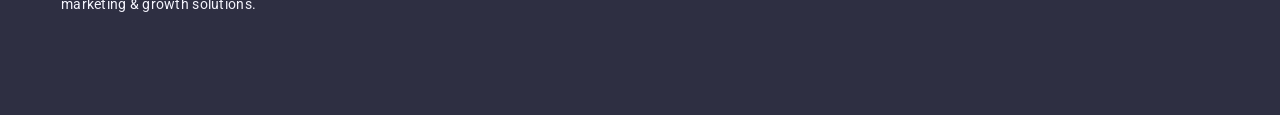
==== commit 405dba5e: "11111119" ====
--- a/index.html
+++ b/index.html
@@ -1,193 +1,258 @@
 <!DOCTYPE html>
 <html lang="en">
+  <head>
+    <meta charset="UTF-8" />
+    <meta name="viewport" content="width=device-width, initial-scale=1.0" />
+    <title>Webstudio</title>
+    <link
+      rel="stylesheet"
+      href="https://cdnjs.cloudflare.com/ajax/libs/modern-normalize/3.0.1/modern-normalize.min.css"
+      integrity="sha512-q6WgHqiHlKyOqslT/lgBgodhd03Wp4BEqKeW6nNtlOY4quzyG3VoQKFrieaCeSnuVseNKRGpGeDU3qPmabCANg=="
+      crossorigin="anonymous"
+      referrerpolicy="no-referrer"
+    />
+    <link rel="preconnect" href="https://fonts.googleapis.com" />
+    <link rel="preconnect" href="https://fonts.gstatic.com" crossorigin />
+    <link
+      href="https://fonts.googleapis.com/css2?family=Raleway:wght@700&family=Roboto:wght@400;500;700&display=swap"
+      rel="stylesheet"
+    />
+    <link rel="stylesheet" href="./css/styles.css" />
+  </head>
 
-<head>
-  <meta charset="UTF-8" />
-  <meta name="viewport" content="width=device-width, initial-scale=1.0" />
-  <title>Webstudio</title>
-  <link rel="stylesheet" href="https://cdnjs.cloudflare.com/ajax/libs/modern-normalize/3.0.1/modern-normalize.min.css"
-    integrity="sha512-q6WgHqiHlKyOqslT/lgBgodhd03Wp4BEqKeW6nNtlOY4quzyG3VoQKFrieaCeSnuVseNKRGpGeDU3qPmabCANg=="
-    crossorigin="anonymous" referrerpolicy="no-referrer" />
-  <link rel="preconnect" href="https://fonts.googleapis.com" />
-  <link rel="preconnect" href="https://fonts.gstatic.com" crossorigin />
-  <link href="https://fonts.googleapis.com/css2?family=Raleway:wght@700&family=Roboto:wght@400;500;700&display=swap"
-    rel="stylesheet" />
-  <link rel="stylesheet" href="./css/styles.css" />
-</head>
-
-<body>
-                          <!--Logo + menu-->
-  <header class="header-page container">
-    <div class="nav-block container">
-      <nav class="nav">
-        <a class="logo logo-header" href="./index.html">Web<span class="logo-text">Studio</span></a>
-        <ul class="nav-menu">
-          <li class="menu-link">
-            <a class="nav-link" href="./index.html">Studio</a>
-          </li>
-          <li class="menu-item">
-            <a class="nav-link" href="">Portfolio</a>
-          </li>
-          <li class="menu-item">
-            <a class="nav-link" href="">Contacts</a>
-          </li>
-        </ul>
-    </nav>
-    <address class="contacts">
-      <ul class="contacts-list">
-        <li class="e-mail">
-          <a class="contacts-link" href="mailto:info@devstudio.com">info@devstudio.com</a>
-        </li>
-        <li class="tel">
-          <a class="contacts-link" href="tel:+11(000)111-11-11">+11 (000) 111-11-11</a>
-        </li>
-      </ul>
-    </address>
+  <body>
+    <!--Logo + menu-->
+    <header class="header-page container">
+      <div class="nav-block container">
+        <nav class="nav">
+          <a class="logo logo-header" href="./index.html"
+            >Web<span class="logo-text">Studio</span></a
+          >
+          <ul class="nav-menu">
+            <li class="menu-item">
+              <a class="nav-link" href="./index.html">Studio</a>
+            </li>
+            <li class="menu-item">
+              <a class="nav-link" href="">Portfolio</a>
+            </li>
+            <li class="menu-item">
+              <a class="nav-link" href="">Contacts</a>
+            </li>
+          </ul>
+        </nav>
+        <address class="contacts">
+          <ul class="contacts-list">
+            <li class="e-mail">
+              <a class="contacts-link" href="mailto:info@devstudio.com"
+                >info@devstudio.com</a
+              >
+            </li>
+            <li class="tel">
+              <a class="contacts-link" href="tel:+11(000)111-11-11"
+                >+11 (000) 111-11-11</a
+              >
+            </li>
+          </ul>
+        </address>
       </div>
-  </header>
-  <main>
-
-<!-- hero section -->
-    <section id="hero" class="hero section" style="background: #2e2f42;">
-      <div class="hero-block container">
+    </header>
+    <main>
+      <!-- hero section -->
+      <section id="hero" class="hero section" style="background: #2e2f42">
+        <div class="hero-block container">
           <h1 class="hero-title">Effective Solutions for Your Business</h1>
           <button class="btn-business" type="button">Order Service</button>
-      </div>
-    </section>
-                            <!-- company -->
-    <section id="company" class="company">
-      <div class="company-block container">
-        <h2 class="visually-hidden">Benefits</h2>
+        </div>
+      </section>
+      <!-- company -->
+      <section id="company" class="company">
+        <div class="company-block container">
+          <h2 class="visually-hidden">Benefits</h2>
           <ul class="about-company">
             <li class="about-block">
               <h3 class="target-company">Strategy</h3>
               <p class="text">
-            Our goal is to identify the business problem to walk away with the
-            perfect and creative solution.
+                Our goal is to identify the business problem to walk away with
+                the perfect and creative solution.
               </p>
             </li>
             <li class="about-block">
               <h3 class="target-company">Punctuality</h3>
               <p class="text">
-            Bring the key message to the brand's audience for the best price
-            within the shortest possible time.
+                Bring the key message to the brand's audience for the best price
+                within the shortest possible time.
               </p>
             </li>
             <li class="about-block">
               <h3 class="target-company">Diligence</h3>
               <p class="text">
-            Research and confirm brands that present the strongest digital
-            growth opportunities and minimize risk.
+                Research and confirm brands that present the strongest digital
+                growth opportunities and minimize risk.
               </p>
             </li>
             <li class="about-block">
               <h3 class="target-company">Technologies</h3>
               <p class="text">
-            Design practice focused on digital experiences. We bring forth a
-            deep passion for problem-solving.
-              </p>
-            </li>
-          </ul>
-      </div>
-    </section>
-                               <!-- our team -->
-    <section id="block-team" class="block-team section">
-      <div class="container container-team">
-        <h2 class="title-team">Our Team</h2>
-        <ul class="team-list">
-          <li class="our-team">
-            <img class="img-team" src="./images/MarkGuerrero.jpg" height="260" width="264" alt="Mark Guerrero" />
-            <div class="text-team">
-              <h3 class="representative">Mark Guerrero</h3>
-              <p class="text-card">Product Designer</p>
-          </div>
-          </li>
-          <li class="our-team">
-            <img class="img-team" src="./images/TomFord.jpg" height="260" width="264" alt="Tom Ford" />
-            <div class="text-team">
-              <h3 class="representative">Tom Ford</h3>
-              <p class="text-card">Frontend Developer</p>
-            </div>  
-          </li>
-          <li class="our-team">
-            <img class="img-team" src="./images/CamilaGarcia.jpg" height="260" width="264" alt="Camila Garcia" />
-            <div class="text-team">
-              <h3 class="representative">Camila Garcia</h3>
-              <p class="text-card">Marketing</p>
-            </div>
-          </li>
-          <li class="our-team">
-            <img class="img-team" src="./images/DanielWilson.jpg" height="260" width="264" alt="Daniel Wilson" />
-            <div class="text-team">
-              <h3 class="representative">Daniel Wilson</h3>
-              <p class="text-card">UI Designer</p>
-          </div>
-          </li>
-        </ul>
-      </div>  
-    </section>
-                          <!--our portfolio-->
-    <section id="portfolio-team" class="portfolio-team section">
-      <div class="container">
-        <h2 class="portfolio">Our Portfolio</h2>
+                Design practice focused on digital experiences. We bring forth a
+                deep passion for problem-solving.
+              </p>
+            </li>
+          </ul>
+        </div>
+      </section>
+      <!-- our team -->
+      <section id="block-team" class="block-team section">
+        <div class="container container-team">
+          <h2 class="title-team">Our Team</h2>
+          <ul class="team-list">
+            <li class="our-team">
+              <img
+                class="img-team"
+                src="./images/MarkGuerrero.jpg"
+                height="260"
+                width="264"
+                alt="Mark Guerrero"
+              />
+              <div class="text-team">
+                <h3 class="representative">Mark Guerrero</h3>
+                <p class="text-card">Product Designer</p>
+              </div>
+            </li>
+            <li class="our-team">
+              <img
+                class="img-team"
+                src="./images/TomFord.jpg"
+                height="260"
+                width="264"
+                alt="Tom Ford"
+              />
+              <div class="text-team">
+                <h3 class="representative">Tom Ford</h3>
+                <p class="text-card">Frontend Developer</p>
+              </div>
+            </li>
+            <li class="our-team">
+              <img
+                class="img-team"
+                src="./images/CamilaGarcia.jpg"
+                height="260"
+                width="264"
+                alt="Camila Garcia"
+              />
+              <div class="text-team">
+                <h3 class="representative">Camila Garcia</h3>
+                <p class="text-card">Marketing</p>
+              </div>
+            </li>
+            <li class="our-team">
+              <img
+                class="img-team"
+                src="./images/DanielWilson.jpg"
+                height="260"
+                width="264"
+                alt="Daniel Wilson"
+              />
+              <div class="text-team">
+                <h3 class="representative">Daniel Wilson</h3>
+                <p class="text-card">UI Designer</p>
+              </div>
+            </li>
+          </ul>
+        </div>
+      </section>
+      <!--our portfolio-->
+      <section id="portfolio-team" class="portfolio-team section">
+        <div class="container">
+          <h2 class="portfolio">Our Portfolio</h2>
           <ul class="card-portfolio">
             <li class="our-portfolio">
-              <img class="img-portfolio" src="./images/BankingApp.jpg" width="360" alt="BankingApp" />
+              <img
+                class="img-portfolio"
+                src="./images/BankingApp.jpg"
+                width="360"
+                alt="BankingApp"
+              />
               <div class="card-team">
                 <h3 class="portfolio-name">Banking App</h3>
                 <p class="text-portfolio">App</p>
               </div>
             </li>
             <li class="our-portfolio">
-              <img class="img-portfolio" src="./images/CashlessPayment.jpg" width="360" alt="Cashless Payment" />
+              <img
+                class="img-portfolio"
+                src="./images/CashlessPayment.jpg"
+                width="360"
+                alt="Cashless Payment"
+              />
               <div class="card-team">
                 <h3 class="portfolio-name">Cashless Payment</h3>
                 <p class="text-portfolio">Marketing</p>
               </div>
             </li>
             <li class="our-portfolio">
-              <img class="img-portfolio" src="./images/MeditationApp.jpg" width="360" alt="Meditation App" />
+              <img
+                class="img-portfolio"
+                src="./images/MeditationApp.jpg"
+                width="360"
+                alt="Meditation App"
+              />
               <div class="card-team">
                 <h3 class="portfolio-name">Meditation App</h3>
                 <p class="text-portfolio">App</p>
-              </div>  
-            </li>
-            <li class="our-portfolio">
-              <img class="img-portfolio" src="./images/TaxiService.jpg" width="360" alt="Taxi Service" />
+              </div>
+            </li>
+            <li class="our-portfolio">
+              <img
+                class="img-portfolio"
+                src="./images/TaxiService.jpg"
+                width="360"
+                alt="Taxi Service"
+              />
               <div class="card-team">
                 <h3 class="portfolio-name">Taxi Service</h3>
                 <p class="text-portfolio">Marketing</p>
               </div>
             </li>
             <li class="our-portfolio">
-              <img class="img-portfolio" src="./images/ScreenIllustrations.jpg" width="360" alt="Screen Illustrations" />
+              <img
+                class="img-portfolio"
+                src="./images/ScreenIllustrations.jpg"
+                width="360"
+                alt="Screen Illustrations"
+              />
               <div class="card-team">
                 <h3 class="portfolio-name">Screen Illustrations</h3>
                 <p class="text-portfolio">Design</p>
               </div>
             </li>
             <li class="our-portfolio">
-              <img class="img-portfolio" src="./images/OnlineCourses.jpg" width="360" alt="Online Courses" />
+              <img
+                class="img-portfolio"
+                src="./images/OnlineCourses.jpg"
+                width="360"
+                alt="Online Courses"
+              />
               <div class="card-team">
                 <h3 class="portfolio-name">Online Courses</h3>
                 <p class="text-portfolio">Marketing</p>
               </div>
             </li>
           </ul>
+        </div>
+      </section>
+    </main>
+    <!--footer menu-->
+
+    <footer class="footer">
+      <div class="container footer-block">
+        <a class="logo footer-logo" href="#"
+          >Web<span class="logo-text">Studio</span></a
+        >
+        <p class="text-footer">
+          Increase the flow of customers and sales for your business with
+          digital marketing & growth solutions.
+        </p>
       </div>
-    </section>
-  </main>
-  <!--footer menu-->
-
-  <footer class="footer">
-    <div class="container footer-block">
-      <a class="logo footer-logo" href="#">Web<span class="logo-text">Studio</span></a>
-      <p class="text-footer">
-      Increase the flow of customers and sales for your business with
-      digital marketing & growth solutions.
-      </p>
-    </div>
-  </footer>
-</body>
-
-</html>+    </footer>
+  </body>
+</html>
--- a/css/styles.css
+++ b/css/styles.css
@@ -24,17 +24,18 @@
     cursor: pointer;
 }
 
-h1, 
-h2, 
-h3, 
-h4, 
-h5, 
-h6, 
+h1,
+h2,
+h3,
+h4,
+h5,
+h6,
 p {
     margin: 0;
 }
 
-ul, ol {
+ul,
+ol {
     margin: 0;
     padding: 0;
 }
@@ -69,7 +70,7 @@
 .container {
     width: 1158px;
     margin: 0 auto;
-    padding: 0 15px;
+    /* padding: 0 15px; */
 }
 
 img {
@@ -107,7 +108,7 @@
 
 .logo-header {
     padding: 24px 0;
-    margin-right: 76px;    
+    margin-right: 76px;
 }
 
 .logo-header .logo-text {
@@ -141,8 +142,9 @@
 
 .contacts {
     font-style: normal;
-    margin-left: auto;   
-}
+    margin-left: auto;
+}
+
 .contacts-list {
     display: flex;
     text-align: center;
@@ -151,7 +153,7 @@
 
 .contacts-link {
     display: block;
-    padding: 24px 0;    
+    padding: 24px 0;
     font-size: 16px;
     line-height: 1.5;
     letter-spacing: 0.02em;
@@ -187,7 +189,7 @@
     color: #404bbf;
 }
 
-                                /* hero section */
+/* hero section */
 
 /* .section{
     padding: 120px 0;
@@ -195,11 +197,12 @@
 
 .hero {
     background-color: #2e2f42;
-}
-
-.hero-block {
     padding: 188px 0;
 }
+
+/* .hero-block {
+
+} */
 
 .hero-title {
     font-size: 56px;
@@ -227,10 +230,10 @@
     min-width: 169px;
     height: 56px;
     bottom: none;
-    border-radius: 4px; 
+    border-radius: 4px;
     cursor: pointer;
     margin: 0 auto;
-    border: none; 
+    border: none;
 }
 
 /* .btn-business:active, */
@@ -239,13 +242,13 @@
     background-color: #404BBF;
 }
 
-                                /* company */
+/* company */
 
 .company {
     padding: 120px 0;
 }
 
-.about-company{
+.about-company {
     display: flex;
     gap: 24px;
 }
@@ -253,7 +256,7 @@
 .about-block {
     letter-spacing: 0.02em;
     line-height: 1.24;
-    width: calc((100% - 72px) / 4); 
+    width: calc((100% - 72px) / 4);
 }
 
 .target-company {
@@ -269,15 +272,16 @@
     font-size: 16px;
     line-height: 1.5;
     letter-spacing: 0.02em;
-    color: #434455;    
+    color: #434455;
     text-align: left;
 }
 
-                                /* our team */
+/* our team */
 .block-team {
     background-color: #f4f4fd;
     padding: 120px 0;
 }
+
 .team-list {
     display: flex;
     gap: 24px;
@@ -311,7 +315,7 @@
 
 .our-team {
     background-color: #ffffff;
-    width: calc((100% - 72px) / 4); 
+    width: calc((100% - 72px) / 4);
     border-radius: 0px 0px 4px 4px;
 }
 
@@ -324,7 +328,7 @@
     margin-bottom: 8px;
 }
 
-                        /* our portfolio */
+/* our portfolio */
 
 .portfolio-team {
     padding: 120px 0;
@@ -339,6 +343,7 @@
     color: #2e2f42;
     margin-bottom: 72px;
 }
+
 .card-portfolio {
     display: flex;
     flex-wrap: wrap;
@@ -355,16 +360,16 @@
     padding: 32px 16px;
     border: 1px solid #e7e9fc;
     border-top: none;
-    margin-bottom: 8px; 
 }
 
 .portfolio-name {
+    margin-bottom: 8px;
     font-weight: 500;
     font-size: 20px;
     line-height: 1.2;
     letter-spacing: 0.02em;
     color: #2e2f42;
-    margin-bottom: 8px;
+    /* margin-bottom: 8px; */
 }
 
 .text-portfolio {
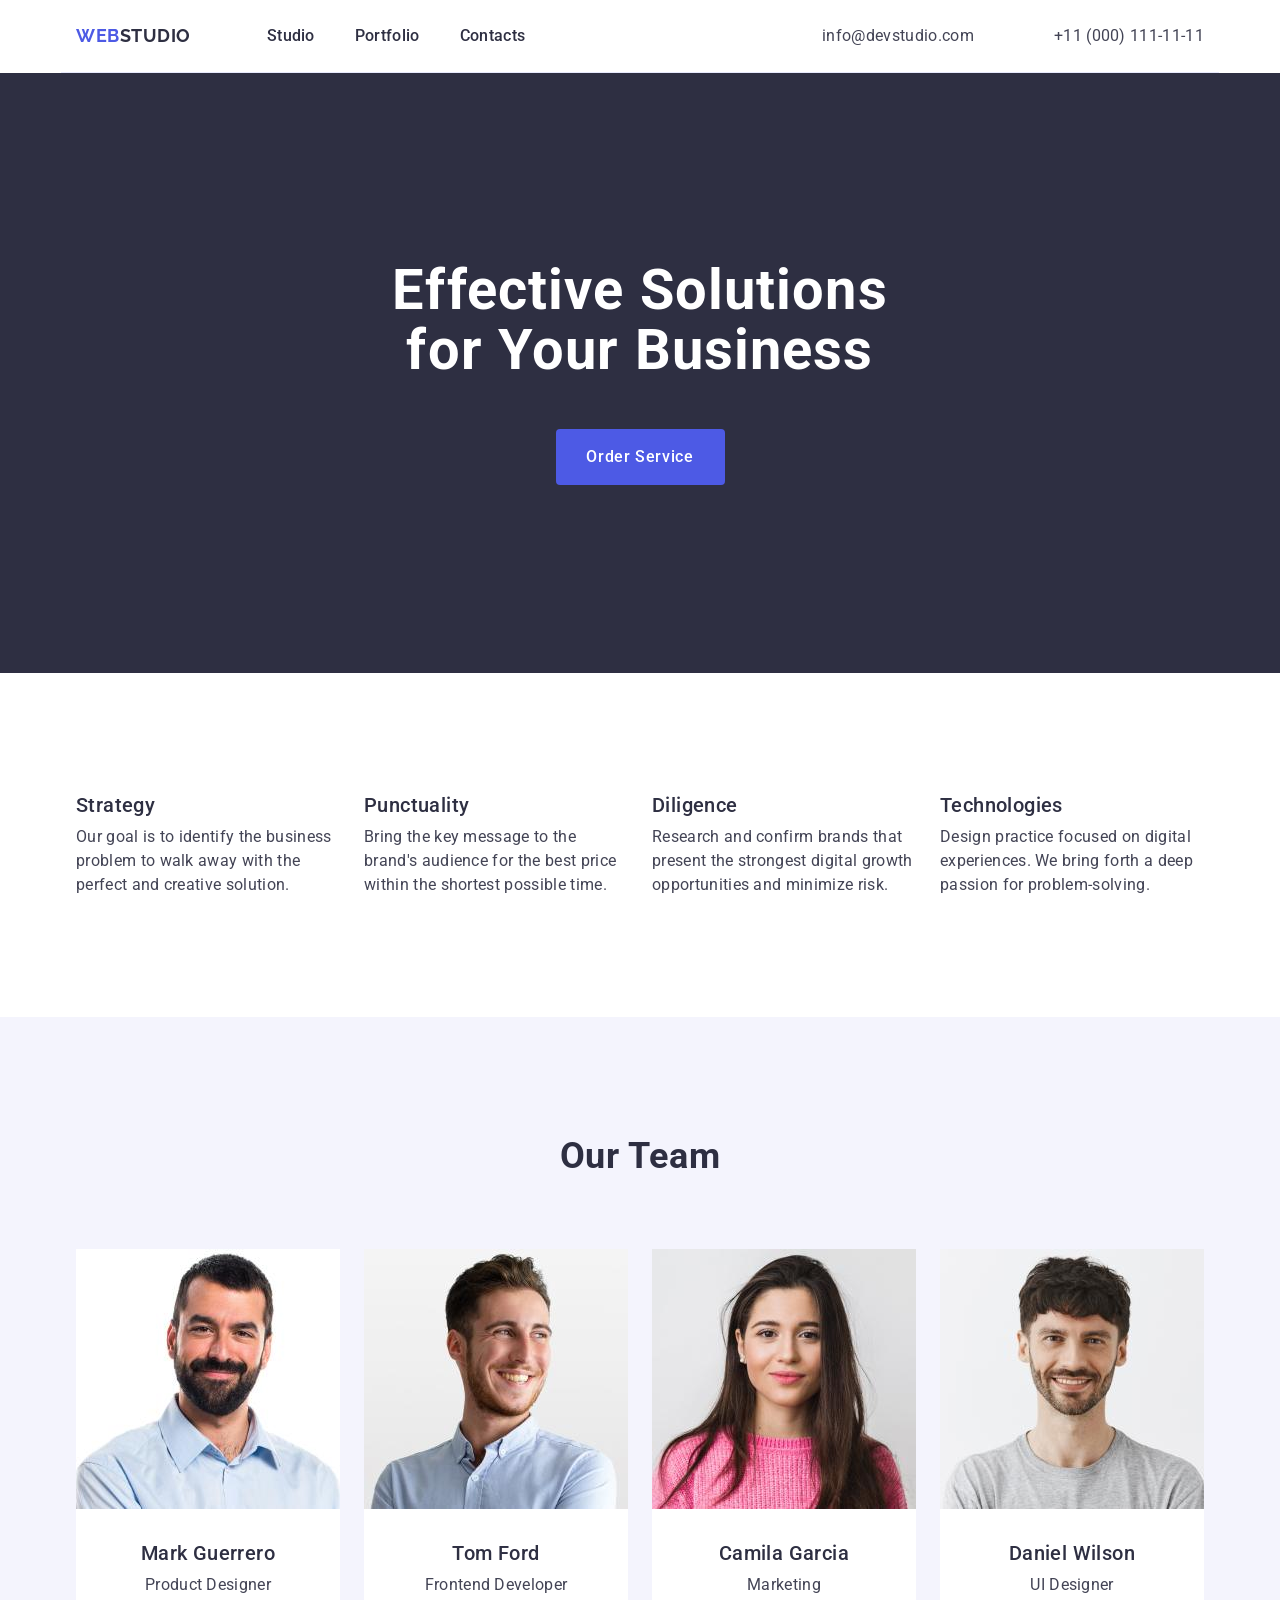
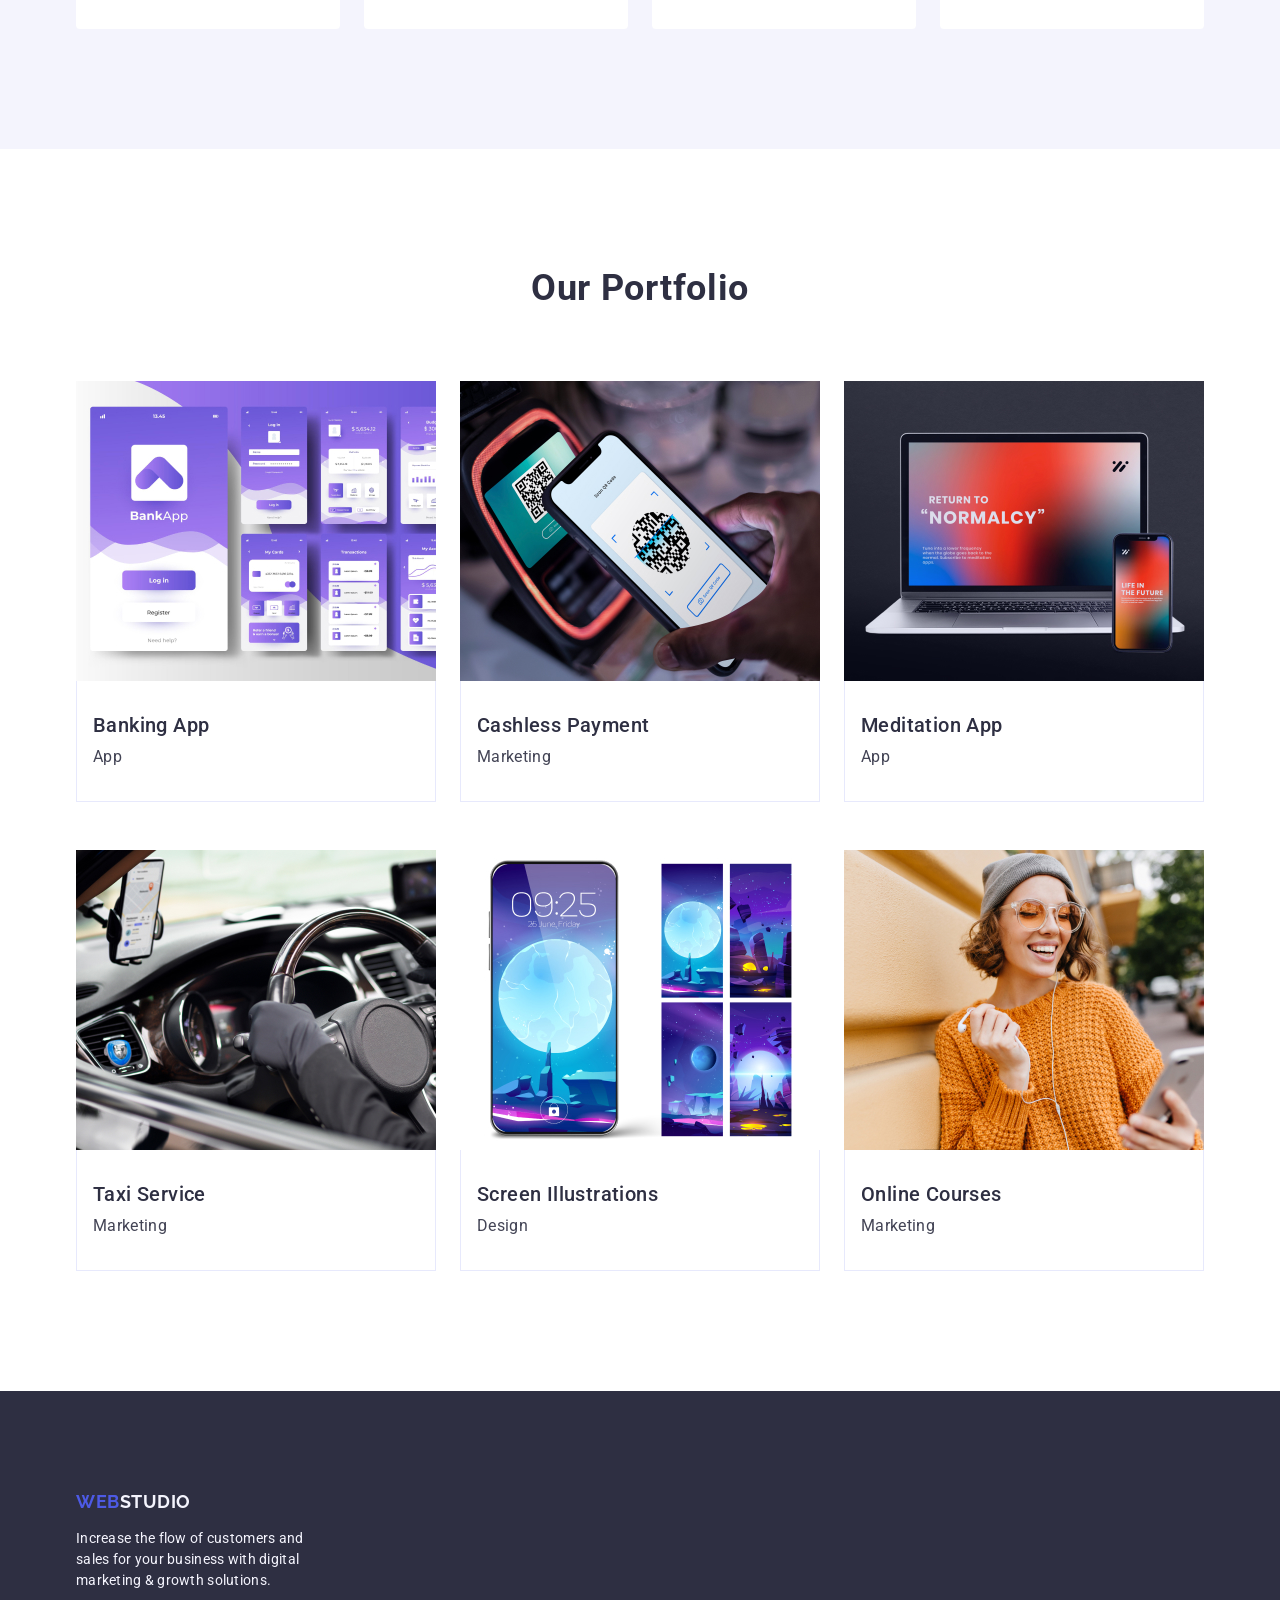
==== commit a7509c56: "11111207" ====
--- a/index.html
+++ b/index.html
@@ -23,7 +23,7 @@
   <body>
     <!--Logo + menu-->
     <header class="header-page container">
-      <div class="nav-block container">
+      <div class="nav-block">
         <nav class="nav">
           <a class="logo logo-header" href="./index.html"
             >Web<span class="logo-text">Studio</span></a
--- a/css/styles.css
+++ b/css/styles.css
@@ -70,8 +70,9 @@
 .container {
     width: 1158px;
     margin: 0 auto;
-    /* padding: 0 15px; */
-}
+    padding: 0 15px;
+}
+
 
 img {
     display: block;
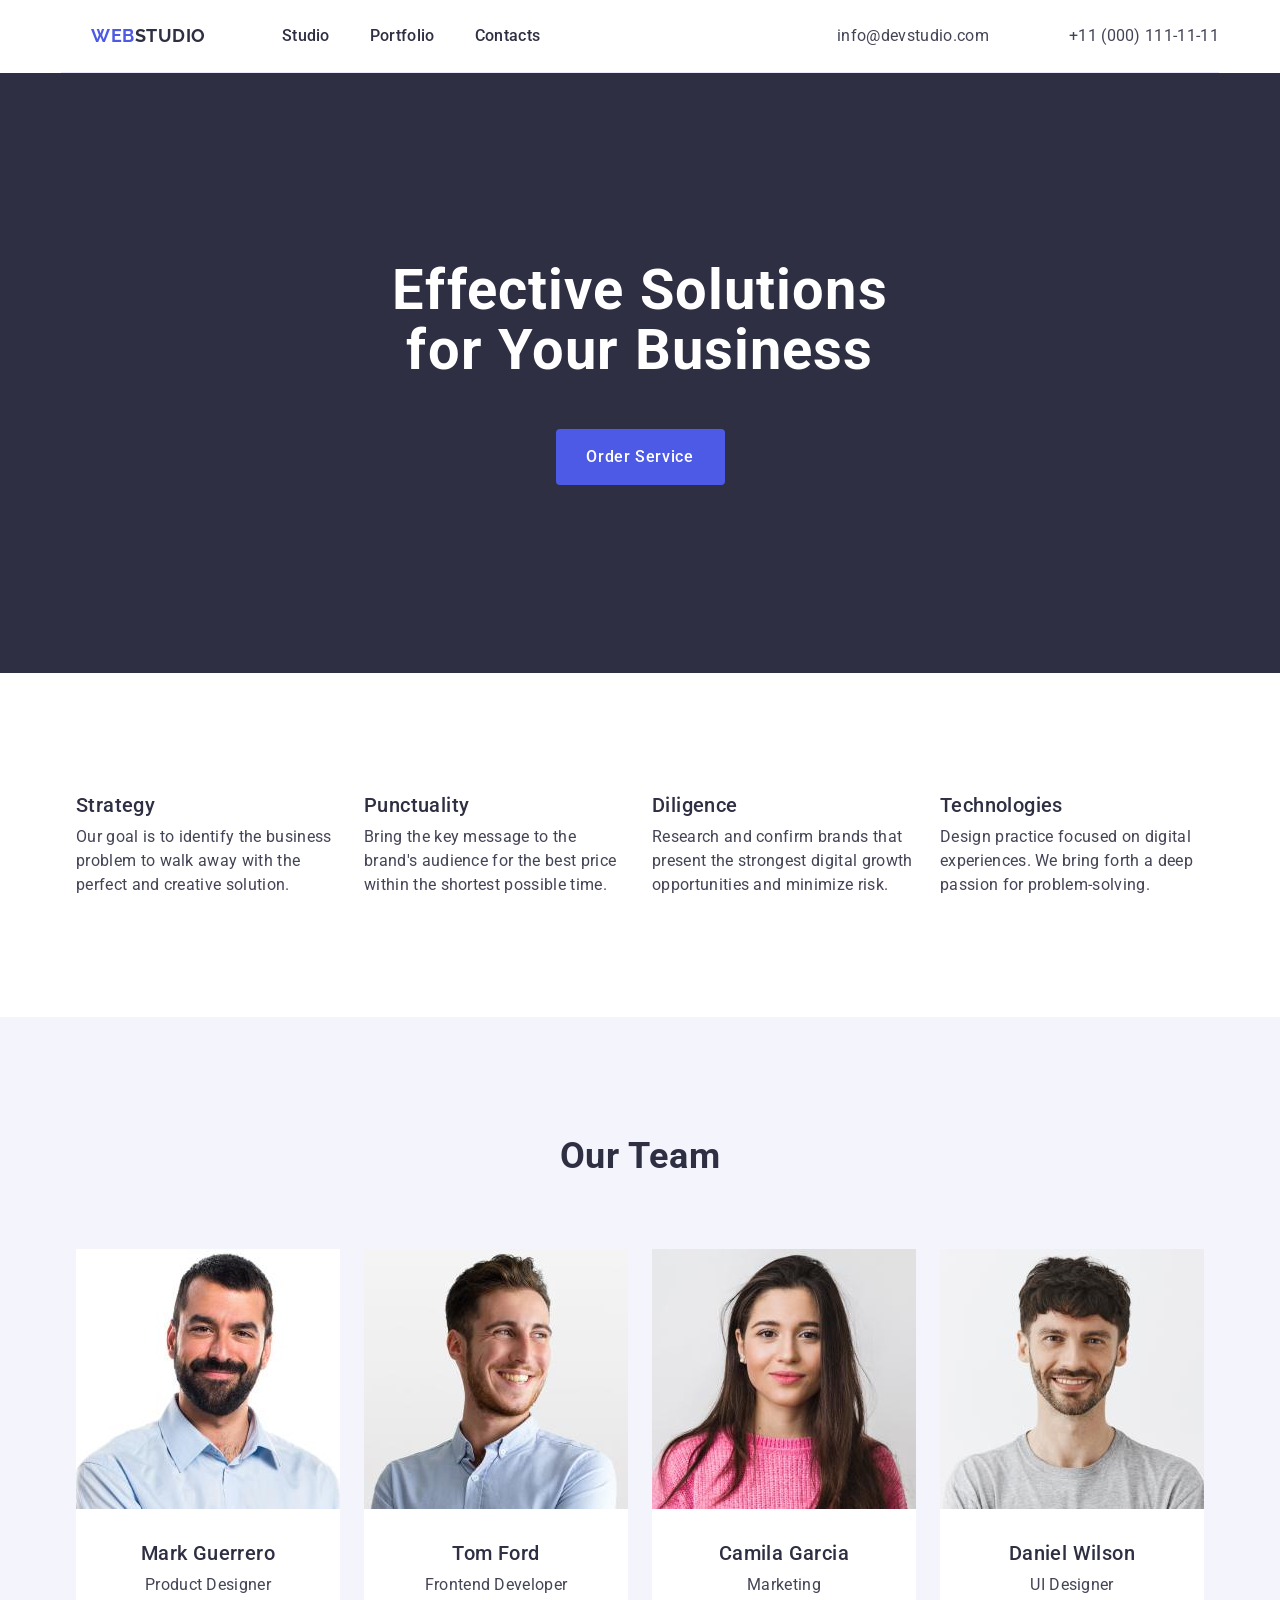
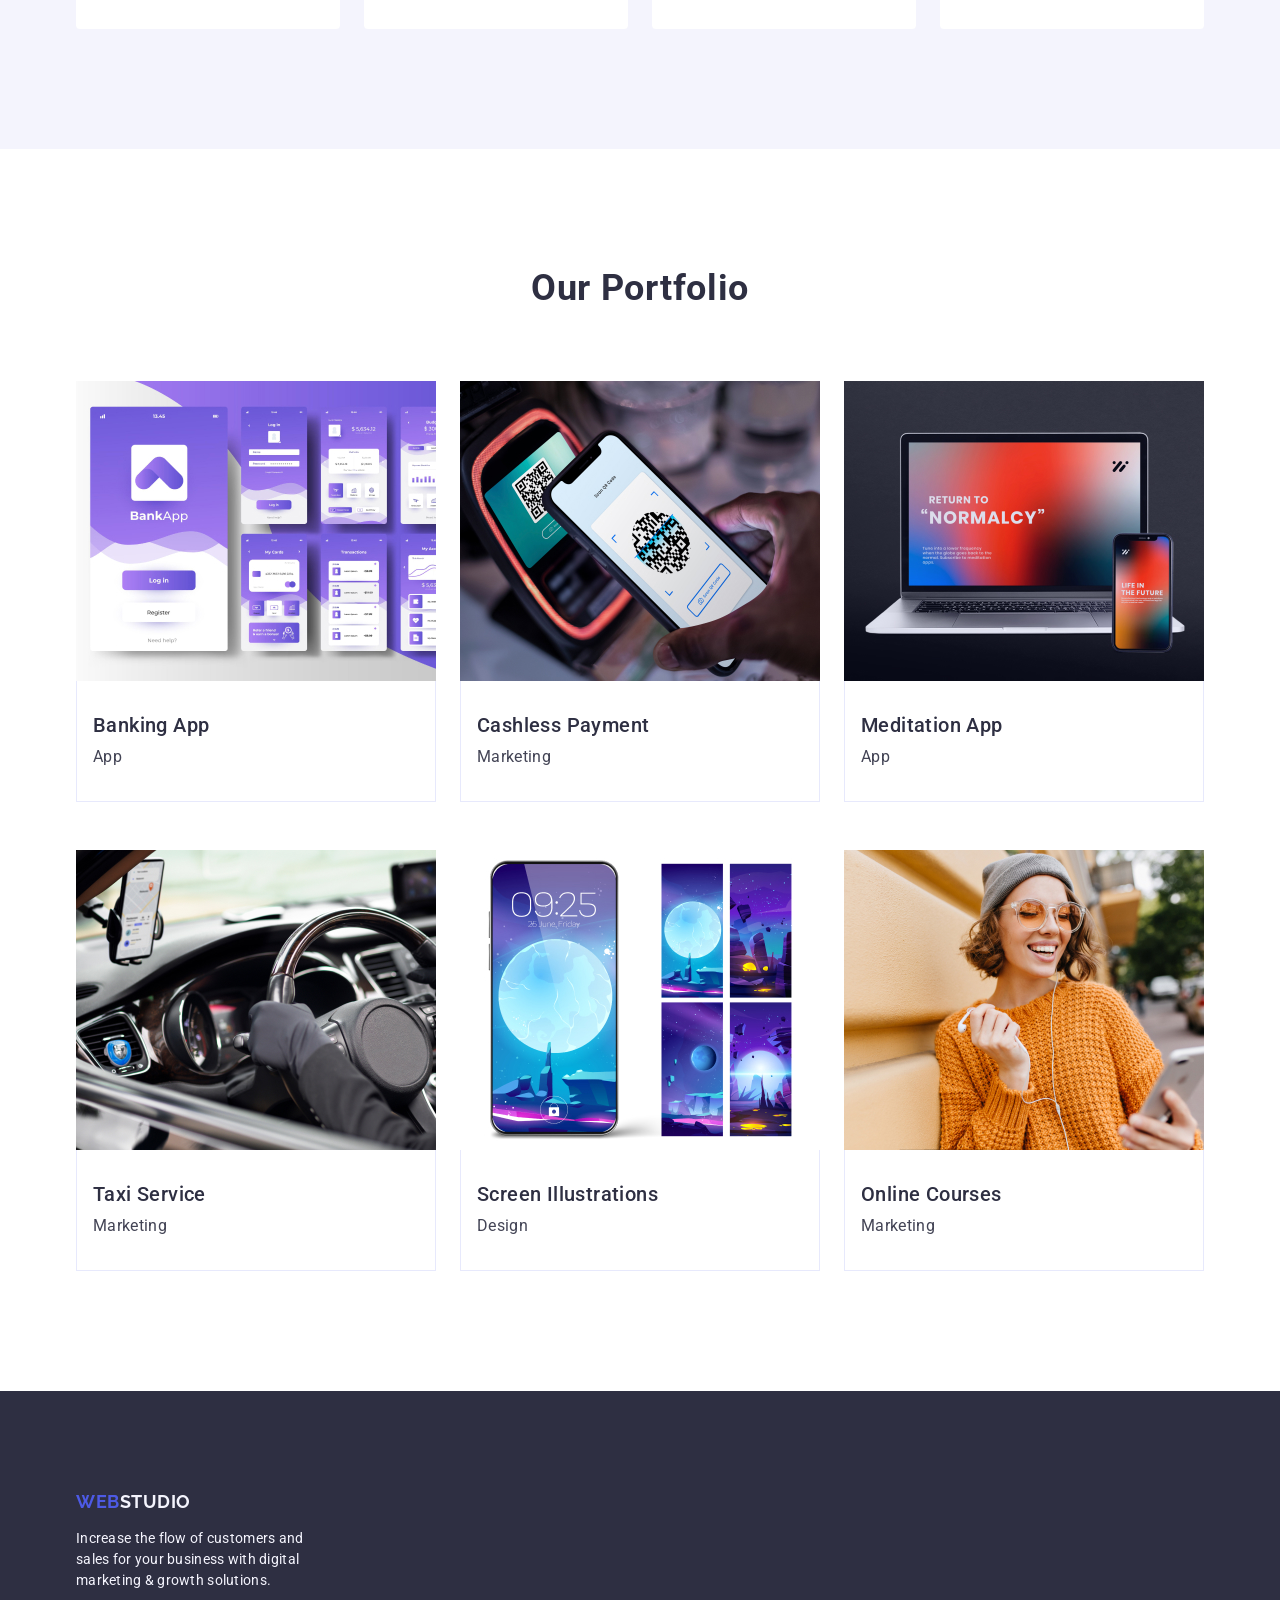
==== commit b4b041b6: "11112016" ====
--- a/index.html
+++ b/index.html
@@ -23,7 +23,7 @@
   <body>
     <!--Logo + menu-->
     <header class="header-page container">
-      <div class="nav-block">
+      <div class="nav-block container">
         <nav class="nav">
           <a class="logo logo-header" href="./index.html"
             >Web<span class="logo-text">Studio</span></a
--- a/css/styles.css
+++ b/css/styles.css
@@ -67,17 +67,17 @@
     display: inline-block;
 }
 
+img {
+    display: block;
+    width: 100%;
+    height: auto;
+}
+
+
 .container {
     width: 1158px;
     margin: 0 auto;
     padding: 0 15px;
-}
-
-
-img {
-    display: block;
-    width: 100%;
-    height: auto;
 }
 
 /* hero section */
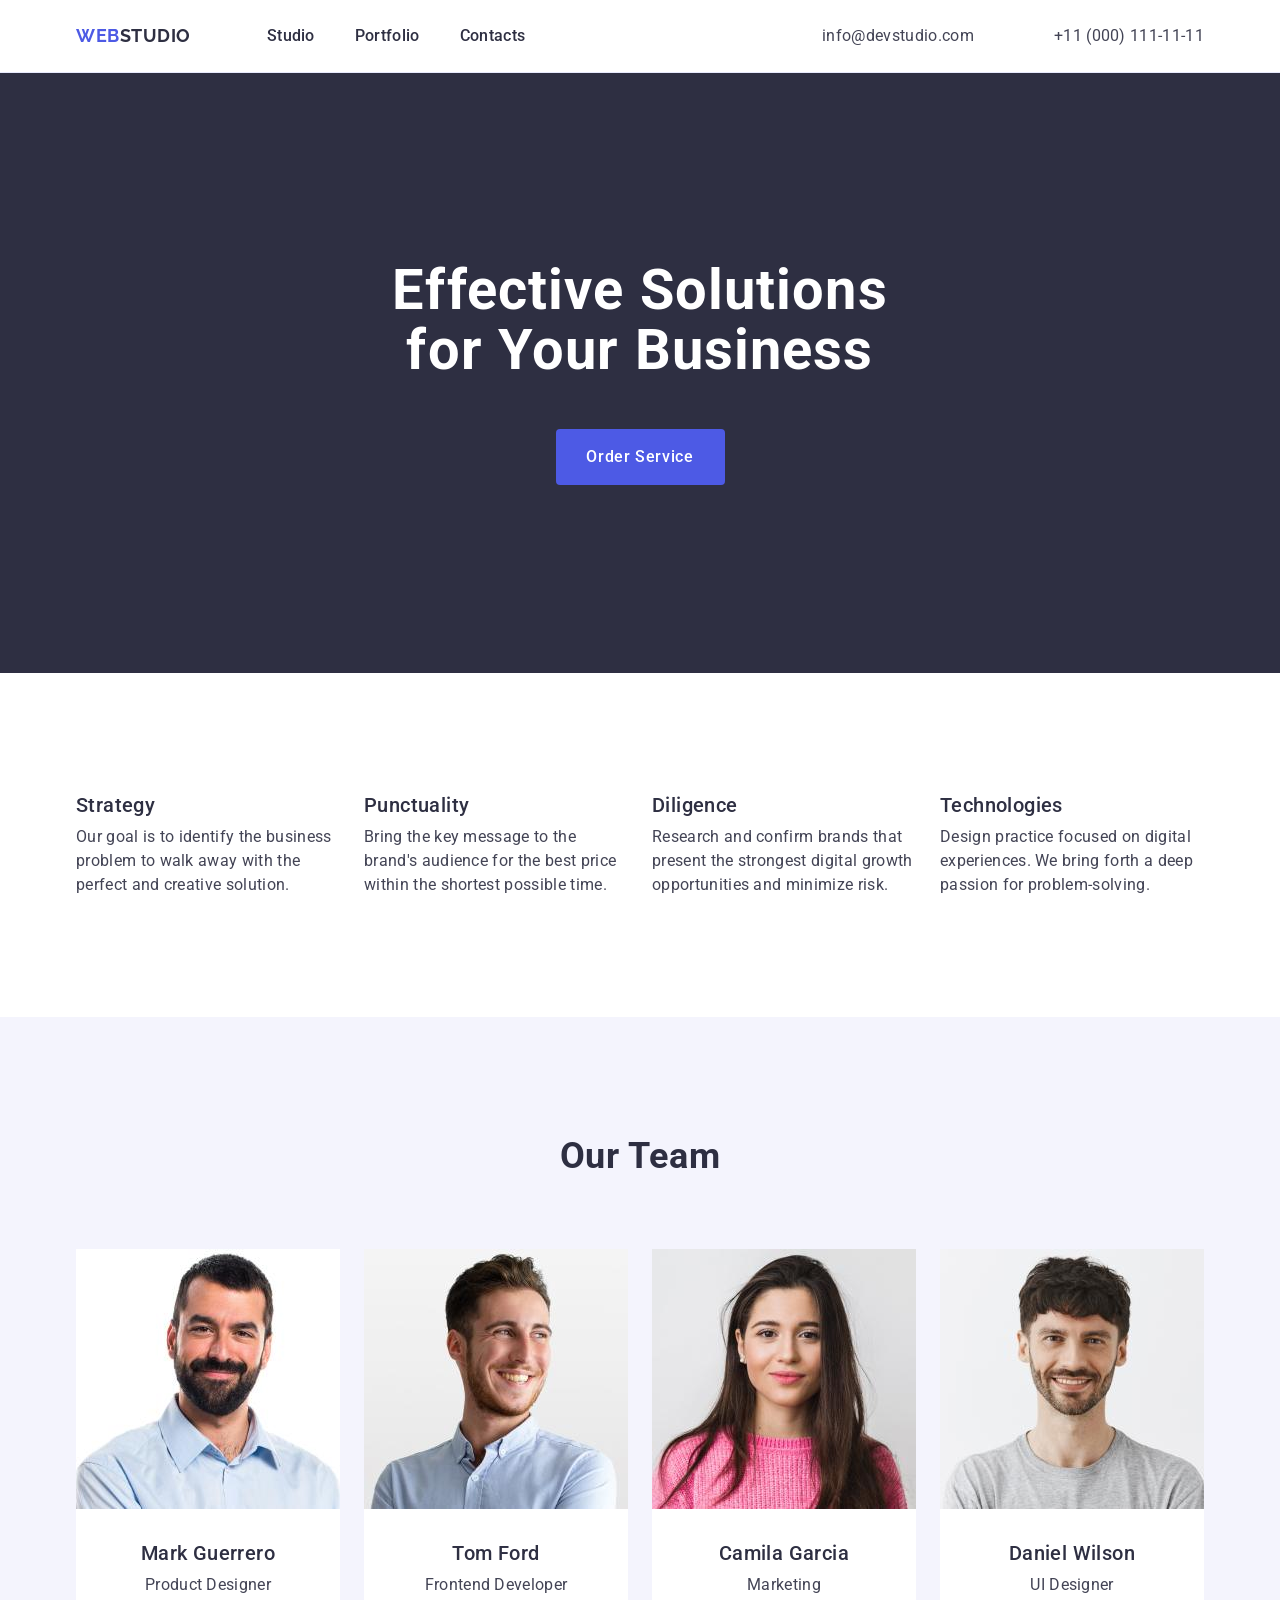
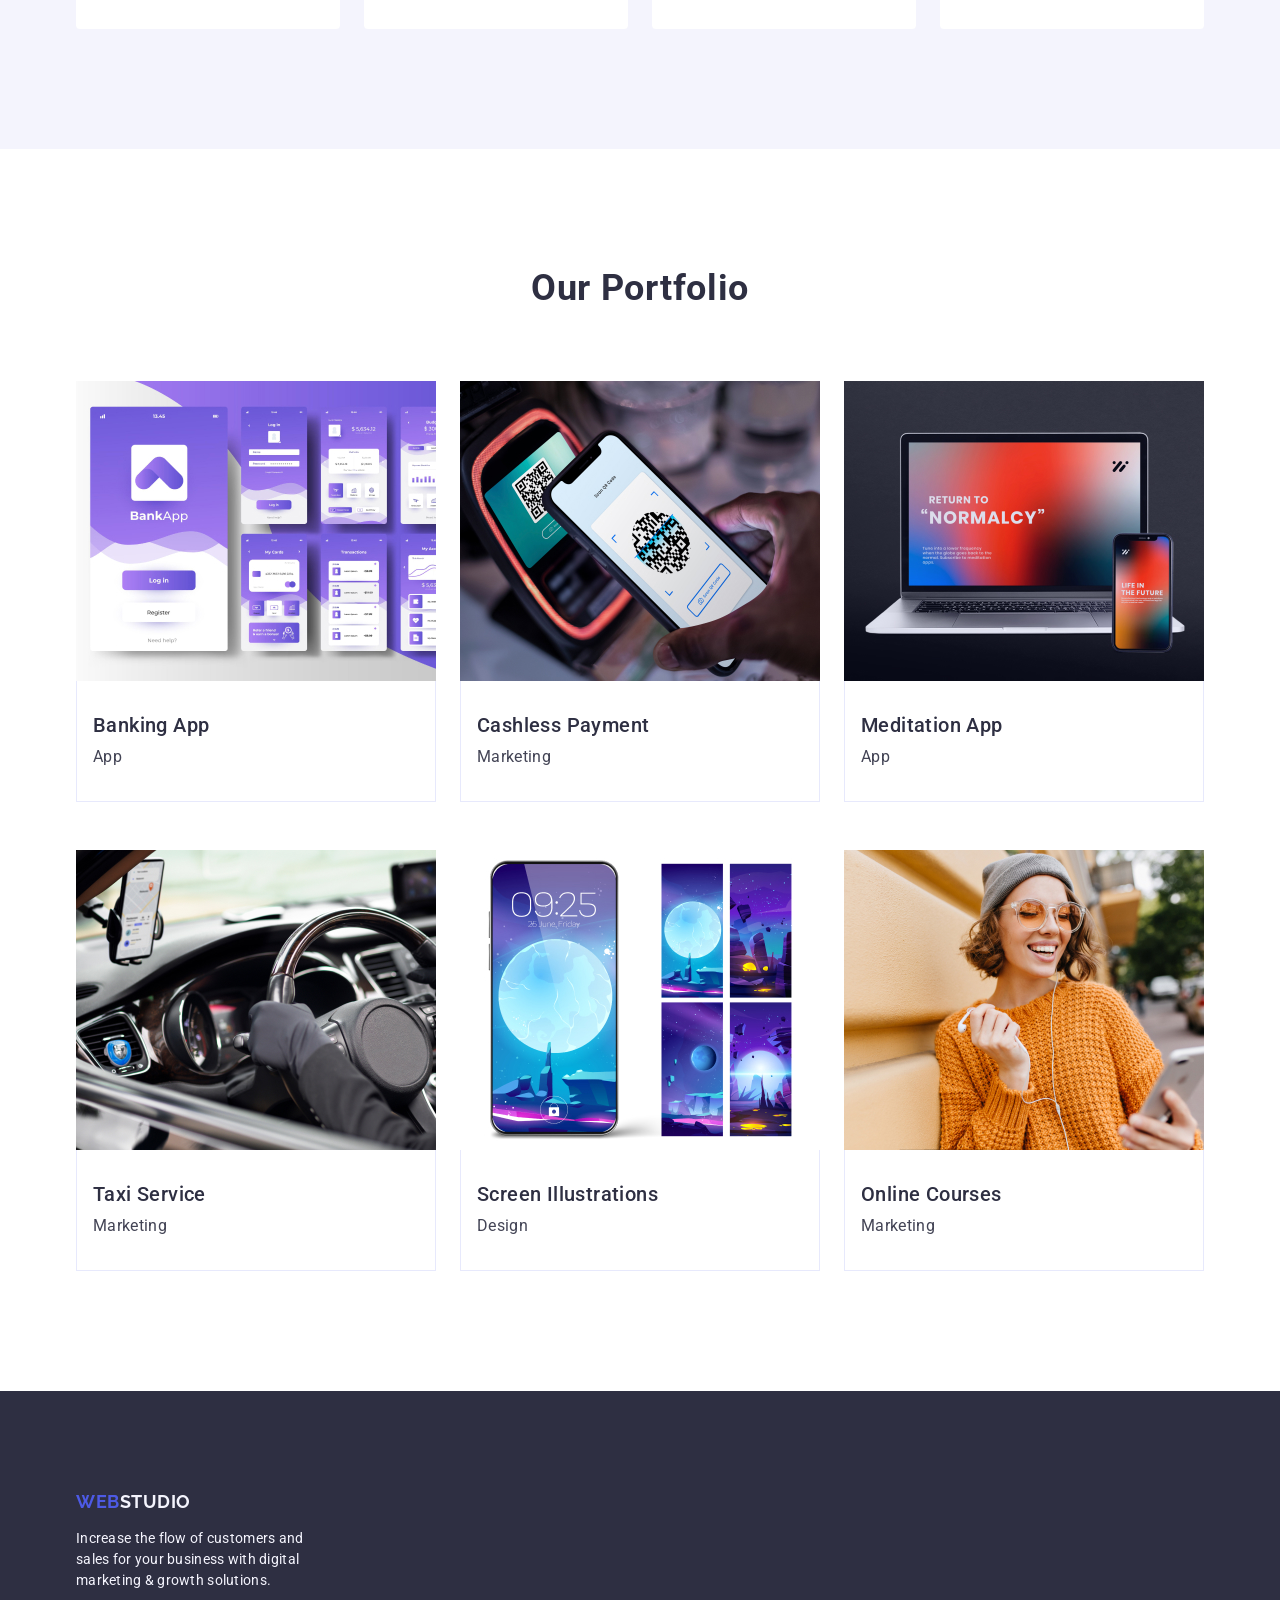
==== commit 0fb2d5c4: "11112118" ====
--- a/index.html
+++ b/index.html
@@ -22,7 +22,7 @@
 
   <body>
     <!--Logo + menu-->
-    <header class="header-page container">
+    <header class="header-page">
       <div class="nav-block container">
         <nav class="nav">
           <a class="logo logo-header" href="./index.html"
--- a/css/styles.css
+++ b/css/styles.css
@@ -80,6 +80,7 @@
     padding: 0 15px;
 }
 
+
 /* hero section */
 
 .header-page {
